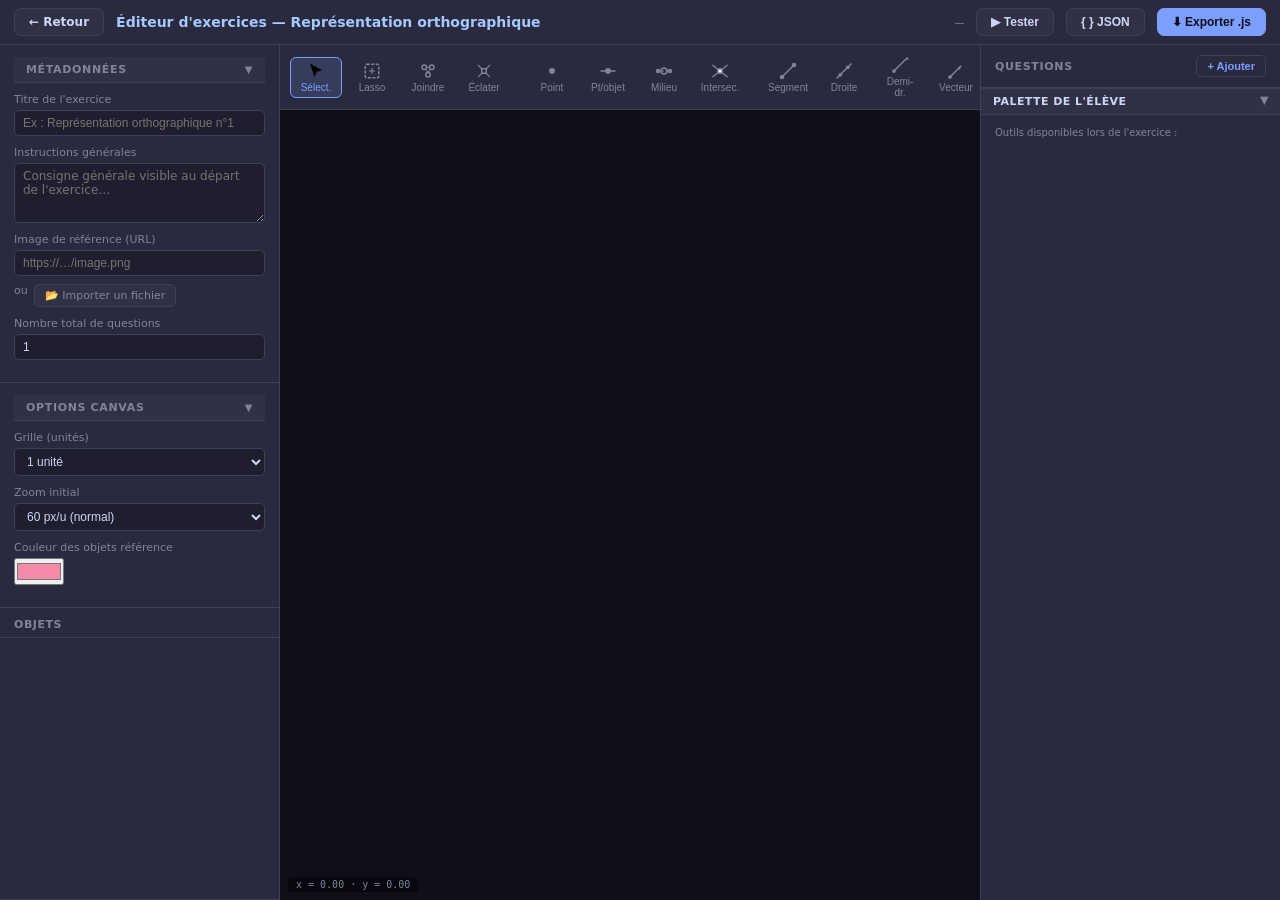
==== editeur-exercice.html @ 3e01759a "Rotation configurable par figureGroup + nettoyage code mort - Supprime les champs d'état isRotatingG" ====
<!DOCTYPE html>
<html lang="fr">
<head>
  <meta charset="UTF-8">
  <meta name="viewport" content="width=device-width, initial-scale=1.0">
  <title>Éditeur d'exercices — Géométrie</title>
  <style>
    *, *::before, *::after { box-sizing: border-box; margin: 0; padding: 0; }

    :root {
      --bg: #1e1e2e;
      --surface: #2a2a3e;
      --surface2: #313145;
      --border: #3f3f5a;
      --accent: #7c9eff;
      --accent2: #a5c8ff;
      --text: #cdd6f4;
      --text-muted: #7f849c;
      --danger: #f38ba8;
      --success: #a6e3a1;
      --warn: #f9e2af;
      --highlight: rgba(124,158,255,.15);
    }

    body {
      font-family: 'Segoe UI', system-ui, sans-serif;
      background: var(--bg);
      color: var(--text);
      height: 100vh;
      overflow: hidden;
      display: flex;
      flex-direction: column;
    }

    /* ── Top bar ── */
    #topbar {
      display: flex;
      align-items: center;
      gap: 12px;
      padding: 8px 14px;
      background: var(--surface);
      border-bottom: 1px solid var(--border);
      flex-shrink: 0;
    }

    #topbar h1 {
      font-size: 14px;
      font-weight: 700;
      color: var(--accent2);
      flex: 1;
    }

    .topbar-btn {
      display: flex;
      align-items: center;
      gap: 6px;
      padding: 6px 14px;
      border-radius: 7px;
      border: 1px solid var(--border);
      background: var(--surface2);
      color: var(--text);
      font-size: 12px;
      font-weight: 600;
      cursor: pointer;
      text-decoration: none;
      transition: all .15s;
    }
    .topbar-btn:hover { border-color: var(--accent); color: var(--accent); }
    .topbar-btn.primary { background: var(--accent); color: #0f0f1a; border-color: var(--accent); }
    .topbar-btn.primary:hover { filter: brightness(1.1); color: #0f0f1a; }

    /* ── 3-column layout ── */
    #workspace {
      display: grid;
      grid-template-columns: 280px 1fr 300px;
      flex: 1;
      overflow: hidden;
    }

    /* ── Left panel ── */
    #left-panel {
      background: var(--surface);
      border-right: 1px solid var(--border);
      display: flex;
      flex-direction: column;
      overflow-y: auto;
      scrollbar-width: thin;
    }

    .panel-section {
      padding: 12px 14px;
      border-bottom: 1px solid var(--border);
    }

    .panel-section h3 {
      font-size: 11px;
      font-weight: 700;
      text-transform: uppercase;
      letter-spacing: .06em;
      color: var(--text-muted);
      margin-bottom: 10px;
    }

    .form-row {
      display: flex;
      flex-direction: column;
      gap: 4px;
      margin-bottom: 10px;
    }

    .form-row label {
      font-size: 11px;
      color: var(--text-muted);
    }

    .form-row input[type=text],
    .form-row input[type=number],
    .form-row input[type=url],
    .form-row textarea,
    .form-row select {
      background: var(--bg);
      border: 1px solid var(--border);
      border-radius: 5px;
      color: var(--text);
      font-size: 12px;
      padding: 5px 8px;
      width: 100%;
      transition: border-color .12s;
    }
    .form-row input:focus, .form-row textarea:focus, .form-row select:focus {
      outline: none;
      border-color: var(--accent);
    }
    .form-row textarea { resize: vertical; min-height: 60px; font-family: inherit; }

    .img-preview {
      width: 100%;
      max-height: 120px;
      object-fit: contain;
      background: var(--bg);
      border: 1px solid var(--border);
      border-radius: 5px;
      margin-top: 6px;
      display: none;
    }

    .upload-row {
      display: flex;
      gap: 6px;
      margin-top: 4px;
    }

    .upload-label {
      display: inline-flex;
      align-items: center;
      gap: 4px;
      padding: 4px 10px;
      background: var(--surface2);
      border: 1px solid var(--border);
      border-radius: 5px;
      font-size: 11px;
      color: var(--text-muted);
      cursor: pointer;
      transition: all .12s;
    }
    .upload-label:hover { color: var(--text); border-color: var(--accent); }

    /* ── Canvas center ── */
    #center-panel {
      display: flex;
      flex-direction: column;
      overflow: hidden;
      background: #0f0f1a;
      position: relative;
    }

    #canvas-toolbar {
      display: flex;
      align-items: center;
      gap: 4px;
      padding: 6px 10px;
      background: var(--surface);
      border-bottom: 1px solid var(--border);
      flex-shrink: 0;
      overflow-x: auto;
      flex-wrap: nowrap;
      scrollbar-width: thin;
    }
    .ctool-btn.role-active {
      background: var(--highlight);
      border-color: var(--accent);
      color: var(--accent);
    }
    #canvas-container { flex: 1; position: relative; overflow: hidden; }

    .ctool-btn {
      display: flex;
      flex-direction: column;
      align-items: center;
      gap: 2px;
      padding: 4px 8px;
      border-radius: 6px;
      border: 1px solid transparent;
      background: transparent;
      color: var(--text-muted);
      font-size: 10px;
      cursor: pointer;
      transition: all .12s;
      min-width: 52px;
    }
    .ctool-btn svg { width: 18px; height: 18px; flex-shrink: 0; }
    .ctool-btn:hover { background: var(--highlight); border-color: var(--border); color: var(--text); }
    .ctool-btn.active { background: var(--highlight); border-color: var(--accent); color: var(--accent); }

    .ctool-sep { width: 1px; height: 32px; background: var(--border); margin: 0 4px; }

    #canvas-info {
      position: absolute;
      bottom: 8px;
      left: 8px;
      font-size: 10px;
      color: var(--text-muted);
      font-family: monospace;
      background: rgba(0,0,0,.5);
      padding: 2px 8px;
      border-radius: 4px;
      pointer-events: none;
    }

    #canvas-hint {
      position: absolute;
      bottom: 8px;
      left: 50%;
      transform: translateX(-50%);
      font-size: 11px;
      color: var(--accent);
      background: rgba(0,0,0,.6);
      padding: 4px 12px;
      border-radius: 6px;
      pointer-events: none;
      opacity: 0;
      transition: opacity .2s;
    }
    #canvas-hint.visible { opacity: 1; }

    #geo-canvas { display: block; width: 100%; height: 100%; cursor: crosshair; }

    /* ── Right panel ── */
    #right-panel {
      background: var(--surface);
      border-left: 1px solid var(--border);
      display: flex;
      flex-direction: column;
      overflow: hidden;
    }

    #right-panel-scroll {
      flex: 1;
      overflow-y: auto;
      display: flex;
      flex-direction: column;
    }

    .collapsible-header {
      display: flex;
      align-items: center;
      justify-content: space-between;
      padding: 6px 12px;
      cursor: pointer;
      user-select: none;
      border-bottom: 1px solid var(--border);
      background: var(--surface2);
      flex-shrink: 0;
    }
    .collapsible-header:hover { background: var(--highlight); }
    .collapsible-header h3 { margin: 0; font-size: 11px; font-weight: 700; text-transform: uppercase; letter-spacing: .04em; }
    .collapsible-toggle { font-size: 11px; color: var(--text-muted); transition: transform .2s; }
    .collapsible-toggle.open { transform: rotate(180deg); }
    .collapsible-body { overflow: hidden; transition: max-height .2s ease; }
    .collapsible-body.collapsed { max-height: 0 !important; }

    #right-panel > .panel-section:first-child { flex-shrink: 0; }

    #questions-header {
      display: flex;
      align-items: center;
      justify-content: space-between;
      padding: 10px 14px;
      border-bottom: 1px solid var(--border);
      flex-shrink: 0;
    }

    #questions-header h3 {
      font-size: 11px;
      font-weight: 700;
      text-transform: uppercase;
      letter-spacing: .06em;
      color: var(--text-muted);
    }

    #btn-add-question {
      display: flex;
      align-items: center;
      gap: 4px;
      padding: 4px 10px;
      border-radius: 5px;
      border: 1px solid var(--border);
      background: transparent;
      color: var(--accent);
      font-size: 11px;
      font-weight: 600;
      cursor: pointer;
      transition: all .12s;
    }
    #btn-add-question:hover { background: var(--highlight); }

    #questions-list {
      flex: 0 0 auto;
      max-height: 140px;
      overflow-y: auto;
      scrollbar-width: thin;
      border-bottom: 1px solid var(--border);
    }

    .q-item {
      display: flex;
      align-items: center;
      gap: 6px;
      padding: 7px 14px;
      cursor: pointer;
      font-size: 12px;
      transition: background .1s;
      border-left: 3px solid transparent;
    }
    .q-item:hover { background: var(--highlight); }
    .q-item.active { background: var(--highlight); border-left-color: var(--accent); }
    .q-item-num { font-weight: 700; color: var(--accent); min-width: 20px; }
    .q-item-title { flex: 1; overflow: hidden; text-overflow: ellipsis; white-space: nowrap; color: var(--text-muted); font-size: 11px; }
    .q-item-obj-count {
      font-size: 10px;
      color: var(--text-muted);
      background: var(--surface2);
      padding: 1px 5px;
      border-radius: 8px;
    }
    .q-delete {
      background: none;
      border: none;
      color: var(--text-muted);
      cursor: pointer;
      font-size: 13px;
      padding: 0 3px;
      opacity: 0;
      transition: opacity .12s;
    }
    .q-item:hover .q-delete { opacity: 1; }
    .q-delete:hover { color: var(--danger); }

    /* Question editor */
    #question-editor {
      flex: 1;
      overflow-y: auto;
      scrollbar-width: thin;
      padding: 12px 14px;
    }

    #question-editor h4 {
      font-size: 11px;
      font-weight: 700;
      text-transform: uppercase;
      letter-spacing: .06em;
      color: var(--text-muted);
      margin-bottom: 10px;
    }

    #question-editor .no-q {
      color: var(--text-muted);
      font-size: 12px;
      font-style: italic;
      text-align: center;
      margin-top: 24px;
    }

    /* Zone checkboxes */
    .zone-checks {
      display: grid;
      grid-template-columns: repeat(3, 1fr);
      gap: 4px;
      margin: 6px 0 10px;
    }

    .zone-check {
      display: flex;
      flex-direction: column;
      align-items: center;
      gap: 3px;
      padding: 5px 4px;
      border: 1px solid var(--border);
      border-radius: 5px;
      cursor: pointer;
      transition: all .12s;
      font-size: 9px;
      font-weight: 600;
      text-transform: uppercase;
      color: var(--text-muted);
    }
    .zone-check input { cursor: pointer; accent-color: var(--accent); }
    .zone-check:has(input:checked) {
      border-color: var(--accent);
      background: rgba(124,158,255,.1);
      color: var(--accent);
    }

    /* Ref objects list */
    #ref-objects-list {
      border: 1px solid var(--border);
      border-radius: 6px;
      overflow: hidden;
      margin-bottom: 8px;
    }

    .ref-obj-item {
      display: flex;
      align-items: center;
      gap: 6px;
      padding: 6px 8px;
      font-size: 11px;
      border-bottom: 1px solid var(--border);
      transition: background .1s;
      cursor: pointer;
    }
    .ref-obj-item:last-child { border-bottom: none; }
    .ref-obj-item:hover { background: var(--highlight); }
    .ref-obj-item.selected { background: rgba(137,180,250,.18); border-left: 2px solid #89b4fa; }
    .ref-obj-type-header {
      font-size: 9px;
      font-weight: 700;
      letter-spacing: .08em;
      text-transform: uppercase;
      color: var(--text-muted);
      padding: 4px 8px 2px;
      background: rgba(0,0,0,.2);
      border-bottom: 1px solid var(--border);
    }

    .ref-obj-icon { font-size: 14px; flex-shrink: 0; }
    .ref-obj-coords { flex: 1; font-family: monospace; color: var(--text-muted); font-size: 10px; }
    .ref-obj-del {
      background: none;
      border: none;
      color: var(--text-muted);
      cursor: pointer;
      font-size: 12px;
      opacity: 0;
      transition: opacity .12s;
    }
    .ref-obj-item:hover .ref-obj-del { opacity: 1; }
    .ref-obj-del:hover { color: var(--danger); }

    .empty-objects {
      padding: 10px;
      text-align: center;
      font-size: 11px;
      color: var(--text-muted);
      font-style: italic;
    }

    /* Tolerance row */
    .tolerance-row {
      display: flex;
      align-items: center;
      gap: 8px;
      font-size: 12px;
      margin-top: 6px;
    }
    .tolerance-row label { color: var(--text-muted); font-size: 11px; }
    .tolerance-row input { width: 70px; }

    /* small tag button */
    .tag-btn {
      display: inline-flex;
      align-items: center;
      gap: 3px;
      padding: 3px 8px;
      border-radius: 10px;
      border: 1px solid var(--border);
      background: var(--surface2);
      color: var(--text-muted);
      font-size: 10px;
      cursor: pointer;
      transition: all .12s;
      font-weight: 600;
    }
    .tag-btn:hover { border-color: var(--accent); color: var(--accent); }

    /* ── Panneau propriétés objet ── */
    #obj-props-panel {
      border-bottom: 1px solid var(--border);
      flex-shrink: 0;
      background: var(--surface2);
    }
    #obj-props-header {
      display: flex;
      align-items: center;
      justify-content: space-between;
      padding: 7px 12px;
      border-bottom: 1px solid var(--border);
    }
    #obj-props-title {
      font-size: 11px;
      font-weight: 700;
      color: var(--accent2);
      text-transform: uppercase;
      letter-spacing: .04em;
    }
    #obj-props-close {
      background: none;
      border: none;
      color: var(--text-muted);
      cursor: pointer;
      font-size: 13px;
    }
    #obj-props-close:hover { color: var(--danger); }
    #obj-props-body {
      padding: 8px 12px;
    }
    #obj-props-body .form-row {
      margin-bottom: 7px;
    }

    /* ── Boutons rôle / style ── */
    .role-btn, .ls-btn {
      padding: 2px 6px;
      border-radius: 4px;
      border: 1px solid var(--border);
      background: var(--surface2);
      color: var(--text-muted);
      font-size: 10px;
      font-weight: 600;
      cursor: pointer;
      transition: all .1s;
    }
    .role-btn:hover, .ls-btn:hover { border-color: var(--accent); color: var(--accent); }
    .role-active { background: var(--accent) !important; color: #0f0f1a !important; border-color: var(--accent) !important; }

    /* Scrollbars */
    ::-webkit-scrollbar { width: 5px; }
    ::-webkit-scrollbar-track { background: transparent; }
    ::-webkit-scrollbar-thumb { background: var(--border); border-radius: 3px; }

    /* Left panel collapsible sections */
    .left-panel-toggle {
      cursor: pointer;
      user-select: none;
      display: flex;
      justify-content: space-between;
      align-items: center;
      margin: 0;
    }
    .left-panel-toggle:hover { color: var(--accent); }
    .left-chevron { font-size: 10px; transition: transform .2s; }
    .left-chevron.collapsed { transform: rotate(-90deg); }
    .left-collapsible-body { overflow: hidden; transition: max-height .2s ease; }
    .left-collapsible-body.collapsed { max-height: 0 !important; }

    /* Algebra list (objects panel) */
    .algebra-item {
      display: flex; align-items: center; gap: 6px;
      padding: 4px 10px; font-size: 11px; cursor: pointer;
      border-bottom: 1px solid var(--border); transition: background .1s;
    }
    .algebra-item:hover { background: var(--highlight); }
    .algebra-item.selected { background: rgba(137,180,250,.18); border-left: 2px solid var(--accent); }
    .algebra-item.hidden-obj { opacity: 0.4; }
    .algebra-color { width: 9px; height: 9px; border-radius: 50%; flex-shrink: 0; }
    .algebra-label { font-weight: 600; min-width: 20px; }
    .algebra-def { flex: 1; color: var(--text-muted); font-size: 10px; white-space: nowrap; overflow: hidden; text-overflow: ellipsis; }
    .algebra-eye { background: none; border: none; cursor: pointer; padding: 0 2px; font-size: 12px; opacity: 0; transition: opacity .15s; }
    .algebra-item:hover .algebra-eye { opacity: 1; }
  </style>
</head>
<body>

<!-- Top bar -->
<div id="topbar">
  <a href="index.html" class="topbar-btn" title="Retour à l'application">← Retour</a>
  <h1>Éditeur d'exercices — Représentation orthographique</h1>
  <span id="autosave-status" style="font-size:10px;color:var(--text-muted)">—</span>
  <button class="topbar-btn" id="btn-test" title="Tester dans l'application (nouvel onglet)">▶ Tester</button>
  <button class="topbar-btn" id="btn-preview-json" title="Aperçu JSON">{ } JSON</button>
  <button class="topbar-btn primary" id="btn-editor-export">⬇ Exporter .js</button>
</div>

<!-- Workspace -->
<div id="workspace">

  <!-- ── LEFT: Exercise metadata ── -->
  <div id="left-panel">
    <div class="panel-section collapsible-section">
      <h3 class="collapsible-header left-panel-toggle" data-target="left-meta-body">
        Métadonnées <span class="left-chevron">▼</span>
      </h3>
      <div id="left-meta-body" class="left-collapsible-body">
        <div class="form-row">
          <label>Titre de l'exercice</label>
          <input type="text" id="ex-title" placeholder="Ex : Représentation orthographique n°1" value="">
        </div>

        <div class="form-row">
          <label>Instructions générales</label>
          <textarea id="ex-global-instructions" placeholder="Consigne générale visible au départ de l'exercice…" rows="3"></textarea>
        </div>

        <div class="form-row">
          <label>Image de référence (URL)</label>
          <input type="url" id="ex-image-url" placeholder="https://…/image.png">
          <div class="upload-row">
            <span style="font-size:11px;color:var(--text-muted)">ou</span>
            <label class="upload-label">
              📂 Importer un fichier
              <input type="file" id="ex-image-file" accept="image/*" style="display:none">
            </label>
          </div>
          <img id="ex-image-preview" class="img-preview" alt="Aperçu">
        </div>

        <div class="form-row">
          <label>Nombre total de questions</label>
          <input type="number" id="ex-total-questions" value="1" min="1" max="20">
        </div>
      </div>
    </div>

    <div class="panel-section collapsible-section">
      <h3 class="collapsible-header left-panel-toggle" data-target="left-canvas-body">
        Options canvas <span class="left-chevron">▼</span>
      </h3>
      <div id="left-canvas-body" class="left-collapsible-body">
        <div class="form-row">
          <label>Grille (unités)</label>
          <select id="opt-grid">
            <option value="1" selected>1 unité</option>
            <option value="0.5">0.5 unité</option>
            <option value="2">2 unités</option>
          </select>
        </div>
        <div class="form-row">
          <label>Zoom initial</label>
          <select id="opt-zoom">
            <option value="40">40 px/u (éloigné)</option>
            <option value="60" selected>60 px/u (normal)</option>
            <option value="80">80 px/u (proche)</option>
            <option value="100">100 px/u (très proche)</option>
          </select>
        </div>
        <div class="form-row">
          <label>Couleur des objets référence</label>
          <input type="color" id="opt-ref-color" value="#f38ba8">
        </div>
      </div>
    </div>

    <div class="panel-section" style="flex:1;overflow:hidden;display:flex;flex-direction:column;padding:0">
      <h3 style="padding:10px 14px 6px;margin:0;font-size:11px;font-weight:700;letter-spacing:.05em;text-transform:uppercase;color:var(--text-muted);border-bottom:1px solid var(--border);flex-shrink:0">Objets</h3>
      <div id="algebra-list" style="flex:1;overflow-y:auto;scrollbar-width:thin"></div>
    </div>
  </div>

  <!-- ── CENTER: Canvas ── -->
  <div id="center-panel">
    <div id="canvas-toolbar">
      <button class="tool-btn ctool-btn active" data-tool="select" title="Sélectionner / Déplacer (S)">
        <svg viewBox="0 0 24 24"><path d="M4 2l16 9-7 2-3 7z"/></svg>
        Sélect.
      </button>
      <button class="tool-btn ctool-btn" data-tool="lasso" title="Sélection par lasso">
        <svg viewBox="0 0 24 24"><rect x="3" y="3" width="18" height="18" rx="2" fill="none" stroke="currentColor" stroke-width="2" stroke-dasharray="4 2"/><path d="M8 12h8M12 8v8" stroke="currentColor" stroke-width="1.5"/></svg>
        Lasso
      </button>
      <button class="tool-btn ctool-btn" id="btn-join-group" title="Joindre la sélection en groupe (Ctrl+Shift+G)">
        <svg viewBox="0 0 24 24"><circle cx="7" cy="7" r="3" fill="none" stroke="currentColor" stroke-width="2"/><circle cx="17" cy="7" r="3" fill="none" stroke="currentColor" stroke-width="2"/><circle cx="12" cy="17" r="3" fill="none" stroke="currentColor" stroke-width="2"/><line x1="10" y1="7" x2="14" y2="7" stroke="currentColor" stroke-width="1.5"/><line x1="9" y1="10" x2="12" y2="14" stroke="currentColor" stroke-width="1.5"/><line x1="15" y1="10" x2="12" y2="14" stroke="currentColor" stroke-width="1.5"/></svg>
        Joindre
      </button>
      <button class="tool-btn ctool-btn" id="btn-explode-group" title="Éclater le groupe sélectionné">
        <svg viewBox="0 0 24 24"><rect x="9" y="9" width="6" height="6" fill="none" stroke="currentColor" stroke-width="2"/><line x1="9" y1="9" x2="4" y2="4" stroke="currentColor" stroke-width="1.5"/><line x1="15" y1="9" x2="20" y2="4" stroke="currentColor" stroke-width="1.5"/><line x1="9" y1="15" x2="4" y2="20" stroke="currentColor" stroke-width="1.5"/><line x1="15" y1="15" x2="20" y2="20" stroke="currentColor" stroke-width="1.5"/></svg>
        Éclater
      </button>
      <div class="ctool-sep"></div>
      <button class="tool-btn ctool-btn" data-tool="point" title="Point (P)">
        <svg viewBox="0 0 24 24"><circle cx="12" cy="12" r="4" fill="currentColor"/></svg>
        Point
      </button>
      <button class="tool-btn ctool-btn" data-tool="point-on-object" title="Point sur objet">
        <svg viewBox="0 0 24 24"><line x1="2" y1="12" x2="22" y2="12" stroke="currentColor" stroke-width="2"/><circle cx="12" cy="12" r="4" fill="currentColor"/></svg>
        Pt/objet
      </button>
      <button class="tool-btn ctool-btn" data-tool="midpoint" title="Milieu (M)">
        <svg viewBox="0 0 24 24"><circle cx="4" cy="12" r="3" fill="currentColor"/><circle cx="20" cy="12" r="3" fill="currentColor"/><circle cx="12" cy="12" r="4" fill="none" stroke="currentColor" stroke-width="2"/><line x1="4" y1="12" x2="20" y2="12" stroke="currentColor" stroke-width="1.5" stroke-dasharray="3,2"/></svg>
        Milieu
      </button>
      <button class="tool-btn ctool-btn" data-tool="intersect" title="Intersection">
        <svg viewBox="0 0 24 24"><line x1="2" y1="4" x2="22" y2="20" stroke="currentColor" stroke-width="2"/><line x1="2" y1="20" x2="22" y2="4" stroke="currentColor" stroke-width="2"/><circle cx="12" cy="12" r="3" fill="white" stroke="currentColor" stroke-width="2"/></svg>
        Intersec.
      </button>
      <div class="ctool-sep"></div>
      <button class="tool-btn ctool-btn" data-tool="segment" title="Segment (G)">
        <svg viewBox="0 0 24 24"><circle cx="4" cy="20" r="3" fill="currentColor"/><circle cx="20" cy="4" r="3" fill="currentColor"/><line x1="4" y1="20" x2="20" y2="4" stroke="currentColor" stroke-width="2"/></svg>
        Segment
      </button>
      <button class="tool-btn ctool-btn" data-tool="line" title="Droite (D)">
        <svg viewBox="0 0 24 24"><circle cx="7" cy="17" r="2.5" fill="currentColor"/><circle cx="17" cy="7" r="2.5" fill="currentColor"/><line x1="2" y1="22" x2="22" y2="2" stroke="currentColor" stroke-width="2"/></svg>
        Droite
      </button>
      <button class="tool-btn ctool-btn" data-tool="ray" title="Demi-droite">
        <svg viewBox="0 0 24 24"><circle cx="4" cy="20" r="2.5" fill="currentColor"/><line x1="4" y1="20" x2="22" y2="2" stroke="currentColor" stroke-width="2"/><polygon points="20,4 22,2 24,6" fill="currentColor"/></svg>
        Demi-dr.
      </button>
      <button class="tool-btn ctool-btn" data-tool="vector" title="Vecteur">
        <svg viewBox="0 0 24 24"><circle cx="4" cy="20" r="2.5" fill="currentColor"/><line x1="4" y1="20" x2="19" y2="5" stroke="currentColor" stroke-width="2"/><polygon points="19,5 15,7 17,11" fill="currentColor"/></svg>
        Vecteur
      </button>
      <div class="ctool-sep"></div>
      <button class="tool-btn ctool-btn" data-tool="parallel" title="Droite parallèle">
        <svg viewBox="0 0 24 24"><line x1="2" y1="8" x2="22" y2="8" stroke="currentColor" stroke-width="2"/><line x1="2" y1="16" x2="22" y2="16" stroke="currentColor" stroke-width="2"/><circle cx="8" cy="16" r="2.5" fill="currentColor"/></svg>
        Parallèle
      </button>
      <button class="tool-btn ctool-btn" data-tool="perpendicular" title="Droite perpendiculaire">
        <svg viewBox="0 0 24 24"><line x1="2" y1="12" x2="22" y2="12" stroke="currentColor" stroke-width="2"/><line x1="12" y1="2" x2="12" y2="22" stroke="currentColor" stroke-width="2"/><circle cx="16" cy="12" r="2.5" fill="currentColor"/><rect x="9" y="9" width="6" height="6" fill="none" stroke="currentColor" stroke-width="1.5"/></svg>
        Perp.
      </button>
      <button class="tool-btn ctool-btn" data-tool="perp-bisector" title="Médiatrice">
        <svg viewBox="0 0 24 24"><circle cx="4" cy="20" r="2.5" fill="currentColor"/><circle cx="20" cy="20" r="2.5" fill="currentColor"/><line x1="4" y1="20" x2="20" y2="20" stroke="currentColor" stroke-width="2"/><line x1="12" y1="2" x2="12" y2="22" stroke="currentColor" stroke-width="2" stroke-dasharray="4,2"/><circle cx="12" cy="20" r="2" fill="white" stroke="currentColor" stroke-width="1.5"/></svg>
        Médiatr.
      </button>
      <button class="tool-btn ctool-btn" data-tool="angle-bisector" title="Bissectrice">
        <svg viewBox="0 0 24 24"><line x1="12" y1="20" x2="2" y2="4" stroke="currentColor" stroke-width="2"/><line x1="12" y1="20" x2="22" y2="4" stroke="currentColor" stroke-width="2"/><line x1="12" y1="20" x2="12" y2="4" stroke="currentColor" stroke-width="2" stroke-dasharray="3,2"/></svg>
        Bissectr.
      </button>
      <div class="ctool-sep"></div>
      <button class="tool-btn ctool-btn" data-tool="polygon" title="Polygone">
        <svg viewBox="0 0 24 24"><polygon points="12,3 21,9 18,20 6,20 3,9" fill="none" stroke="currentColor" stroke-width="2"/></svg>
        Polygone
      </button>
      <button class="tool-btn ctool-btn" data-tool="triangle" title="Triangle">
        <svg viewBox="0 0 24 24"><polygon points="12,3 22,21 2,21" fill="none" stroke="currentColor" stroke-width="2"/></svg>
        Triangle
      </button>
      <button class="tool-btn ctool-btn" data-tool="rectangle" title="Rectangle">
        <svg viewBox="0 0 24 24"><rect x="3" y="6" width="18" height="12" fill="none" stroke="currentColor" stroke-width="2"/></svg>
        Rectangle
      </button>
      <div class="ctool-sep"></div>
      <button class="tool-btn ctool-btn" data-tool="circle-center-point" title="Cercle (centre + point) (C)">
        <svg viewBox="0 0 24 24"><circle cx="12" cy="12" r="9" fill="none" stroke="currentColor" stroke-width="2"/><circle cx="12" cy="12" r="2.5" fill="currentColor"/><circle cx="21" cy="12" r="2.5" fill="currentColor"/></svg>
        Cercle
      </button>
      <button class="tool-btn ctool-btn" data-tool="circle-3points" title="Cercle par 3 points">
        <svg viewBox="0 0 24 24"><circle cx="12" cy="12" r="9" fill="none" stroke="currentColor" stroke-width="2"/><circle cx="12" cy="3" r="2" fill="currentColor"/><circle cx="20" cy="16" r="2" fill="currentColor"/><circle cx="4" cy="16" r="2" fill="currentColor"/></svg>
        Cercle 3pt
      </button>
      <button class="tool-btn ctool-btn" data-tool="semicircle" title="Demi-cercle">
        <svg viewBox="0 0 24 24"><path d="M4,16 A10,10 0 0,1 20,16" fill="none" stroke="currentColor" stroke-width="2"/><line x1="4" y1="16" x2="20" y2="16" stroke="currentColor" stroke-width="2"/><circle cx="4" cy="16" r="2.5" fill="currentColor"/><circle cx="20" cy="16" r="2.5" fill="currentColor"/></svg>
        Demi-cer.
      </button>
      <button class="tool-btn ctool-btn" data-tool="arc" title="Arc de cercle">
        <svg viewBox="0 0 24 24"><path d="M4,20 A12,12 0 0,1 20,4" fill="none" stroke="currentColor" stroke-width="2.5"/><circle cx="4" cy="20" r="2.5" fill="currentColor"/><circle cx="20" cy="4" r="2.5" fill="currentColor"/><circle cx="4" cy="4" r="2.5" fill="currentColor"/></svg>
        Arc
      </button>
      <div class="ctool-sep"></div>
      <button class="tool-btn ctool-btn" data-tool="angle" title="Angle">
        <svg viewBox="0 0 24 24"><line x1="4" y1="20" x2="20" y2="20" stroke="currentColor" stroke-width="2"/><line x1="4" y1="20" x2="16" y2="6" stroke="currentColor" stroke-width="2"/><path d="M8,20 A8,8 0 0,0 10,14" fill="none" stroke="currentColor" stroke-width="1.5"/></svg>
        Angle
      </button>
      <button class="tool-btn ctool-btn" data-tool="distance" title="Distance / Longueur">
        <svg viewBox="0 0 24 24"><circle cx="4" cy="12" r="2.5" fill="currentColor"/><circle cx="20" cy="12" r="2.5" fill="currentColor"/><line x1="4" y1="12" x2="20" y2="12" stroke="currentColor" stroke-width="2"/><line x1="4" y1="8" x2="4" y2="16" stroke="currentColor" stroke-width="1.5"/><line x1="20" y1="8" x2="20" y2="16" stroke="currentColor" stroke-width="1.5"/></svg>
        Distance
      </button>
      <div class="ctool-sep"></div>
      <button class="tool-btn ctool-btn" data-tool="reflect-line" title="Symétrie axiale">
        <svg viewBox="0 0 24 24"><line x1="12" y1="2" x2="12" y2="22" stroke="currentColor" stroke-width="2" stroke-dasharray="4,2"/><polygon points="3,5 9,8 6,12 3,5" fill="none" stroke="currentColor" stroke-width="1.5"/><polygon points="21,5 15,8 18,12 21,5" fill="currentColor" opacity="0.5"/></svg>
        Sym.axe
      </button>
      <button class="tool-btn ctool-btn" data-tool="reflect-point" title="Symétrie centrale">
        <svg viewBox="0 0 24 24"><circle cx="12" cy="12" r="2.5" fill="currentColor"/><polygon points="4,4 8,4 8,8 4,4" fill="none" stroke="currentColor" stroke-width="1.5"/><polygon points="16,16 20,20 16,20 16,16" fill="currentColor" opacity="0.5"/></svg>
        Sym.pt
      </button>
      <button class="tool-btn ctool-btn" data-tool="rotate" title="Rotation">
        <svg viewBox="0 0 24 24"><path d="M12,4 A8,8 0 0,1 20,12" fill="none" stroke="currentColor" stroke-width="2"/><polygon points="20,8 20,14 16,11" fill="currentColor"/><polygon points="4,4 8,4 8,8 4,4" fill="none" stroke="currentColor" stroke-width="1.5"/><polygon points="10,16 14,14 15,18 10,16" fill="currentColor" opacity="0.5"/></svg>
        Rotation
      </button>
      <button class="tool-btn ctool-btn" data-tool="translate" title="Translation">
        <svg viewBox="0 0 24 24"><polygon points="3,8 9,8 9,14 3,8" fill="none" stroke="currentColor" stroke-width="1.5"/><polygon points="13,10 19,10 19,16 13,10" fill="currentColor" opacity="0.5"/><line x1="6" y1="8" x2="13" y2="10" stroke="currentColor" stroke-width="1.5" stroke-dasharray="3,2"/></svg>
        Transl.
      </button>
      <div class="ctool-sep"></div>
      <button class="tool-btn ctool-btn" data-tool="text" title="Texte">
        <svg viewBox="0 0 24 24"><text x="4" y="19" font-size="18" font-weight="bold" fill="currentColor">T</text></svg>
        Texte
      </button>
      <button class="tool-btn ctool-btn" data-tool="delete" title="Supprimer (Del)">
        <svg viewBox="0 0 24 24"><polyline points="3,6 5,6 21,6" stroke="currentColor" stroke-width="2" fill="none"/><path d="M19,6l-1,14H6L5,6" fill="none" stroke="currentColor" stroke-width="2"/><line x1="9" y1="11" x2="9" y2="17" stroke="currentColor" stroke-width="2"/><line x1="15" y1="11" x2="15" y2="17" stroke="currentColor" stroke-width="2"/></svg>
        Suppr.
      </button>

      <div class="ctool-sep"></div>

      <!-- Role toggle (editor only) -->
      <button class="ctool-btn" id="ed-role-given" title="Nouveaux objets = Donnés">
        <span style="display:inline-block;width:10px;height:10px;background:#f9e2af;border-radius:2px"></span>
        Donné
      </button>
      <button class="ctool-btn role-active" id="ed-role-expected" title="Nouveaux objets = À tracer">
        <span style="display:inline-block;width:10px;height:10px;background:#f38ba8;border-radius:2px"></span>
        À tracer
      </button>

      <div class="ctool-sep"></div>

      <!-- Grid / axes / snap / zoom (wired to geometry.js) -->
      <button class="ctool-btn active" id="ed-btn-grid" title="Grille">
        <svg viewBox="0 0 24 24" fill="none" stroke="currentColor" stroke-width="1.5"><rect x="3" y="3" width="7" height="7"/><rect x="14" y="3" width="7" height="7"/><rect x="3" y="14" width="7" height="7"/><rect x="14" y="14" width="7" height="7"/></svg>
        Grille
      </button>
      <button class="ctool-btn active" id="ed-btn-axes" title="Axes">
        <svg viewBox="0 0 24 24" fill="none" stroke="currentColor" stroke-width="2"><line x1="12" y1="2" x2="12" y2="22"/><line x1="2" y1="12" x2="22" y2="12"/></svg>
        Axes
      </button>
      <button class="ctool-btn active" id="ed-btn-snap" title="Aimantation grille (Snap)">
        <svg viewBox="0 0 24 24" fill="none" stroke="currentColor" stroke-width="2"><path d="M12 2v6M12 16v6M2 12h6M16 12h6"/><circle cx="12" cy="12" r="3" fill="currentColor" stroke="none"/></svg>
        Aimant
      </button>
      <select id="ed-snap-unit" title="Unité d'aimantation" style="font-size:11px;background:var(--surface2);color:var(--text);border:1px solid var(--border);border-radius:5px;padding:2px 4px;cursor:pointer;height:28px">
        <option value="0.25">¼ u.</option>
        <option value="0.5">½ u.</option>
        <option value="1" selected>1 u.</option>
        <option value="2">2 u.</option>
        <option value="5">5 u.</option>
      </select>
      <button class="ctool-btn" id="ed-btn-zoom-in" title="Zoom avant">
        <svg viewBox="0 0 24 24" fill="none" stroke="currentColor" stroke-width="2"><circle cx="11" cy="11" r="7"/><line x1="21" y1="21" x2="16" y2="16"/><line x1="11" y1="8" x2="11" y2="14"/><line x1="8" y1="11" x2="14" y2="11"/></svg>
        +
      </button>
      <button class="ctool-btn" id="ed-btn-zoom-out" title="Zoom arrière">
        <svg viewBox="0 0 24 24" fill="none" stroke="currentColor" stroke-width="2"><circle cx="11" cy="11" r="7"/><line x1="21" y1="21" x2="16" y2="16"/><line x1="8" y1="11" x2="14" y2="11"/></svg>
        −
      </button>
      <button class="ctool-btn" id="ed-btn-zoom-fit" title="Ajuster la vue">
        <svg viewBox="0 0 24 24" fill="none" stroke="currentColor" stroke-width="2"><rect x="3" y="3" width="18" height="18" rx="2"/><path d="M9 3v4H3M15 3v4h6M9 21v-4H3M15 21v-4h6"/></svg>
        Ajuster
      </button>

      <div style="flex:1"></div>

      <span id="canvas-q-label" style="font-size:11px;color:var(--accent);font-weight:700;padding:0 8px">
        Q1
      </span>
    </div>

    <div id="canvas-container">
      <canvas id="geo-canvas"></canvas>
      <div id="canvas-info">x = 0.00 · y = 0.00</div>
      <div id="canvas-hint"></div>
    </div>
    <!-- Helper elements required by geometry.js (hidden) -->
    <span id="coords-display" style="display:none"></span>
    <span id="zoom-level" style="display:none"></span>
    <span id="status-message" style="display:none"></span>
    <button id="btn-undo" style="display:none"></button>
    <button id="btn-redo" style="display:none"></button>
    <button id="btn-grid" style="display:none"></button>
    <button id="btn-axes" style="display:none"></button>
    <button id="btn-zoom-in" style="display:none"></button>
    <button id="btn-zoom-out" style="display:none"></button>
    <button id="btn-zoom-fit" style="display:none"></button>
    <button id="btn-clear" style="display:none"></button>
    <button id="btn-export" style="display:none"></button>
    <button id="toggle-algebra" style="display:none"></button>
    <button id="prop-close" style="display:none"></button>
    <div id="algebra-panel" style="display:none"></div>
    <div id="properties-panel" class="hidden" style="display:none">
      <button id="pname-ok" style="display:none"></button>
      <input id="pcolor" style="display:none">
      <input id="plw" style="display:none">
      <input id="popacity" style="display:none">
      <input id="psize" style="display:none">
    </div>
    <div id="input-dialog" class="hidden" style="display:none">
      <span id="input-dialog-title"></span>
      <input id="input-dialog-field">
      <button id="input-dialog-ok"></button>
      <button id="input-dialog-cancel"></button>
    </div>
  </div>

  <!-- ── RIGHT: Questions ── -->
  <div id="right-panel">
    <div id="questions-header">
      <h3>Questions</h3>
      <button id="btn-add-question">+ Ajouter</button>
    </div>

    <div id="right-panel-scroll">

    <div id="questions-list"></div>

    <!-- Palette de l'élève -->
    <div id="student-tools-section">
      <div class="collapsible-header" id="toggle-palette">
        <h3>Palette de l'élève</h3>
        <span class="collapsible-toggle open">▲</span>
      </div>
      <div class="collapsible-body" id="palette-body" style="max-height:400px">
        <div class="panel-section" style="border:none">
          <div style="font-size:10px;color:var(--text-muted);margin-bottom:8px">Outils disponibles lors de l'exercice :</div>
          <div id="student-tools-grid" style="display:flex;flex-wrap:wrap;gap:4px"></div>
        </div>
      </div>
    </div>

    <!-- Panneau propriétés objet sélectionné -->
    <div id="obj-props-panel" style="display:none">
      <div class="collapsible-header" id="toggle-props" style="background:var(--surface)">
        <span id="obj-props-title" style="font-size:11px;font-weight:700;text-transform:uppercase;letter-spacing:.04em;color:var(--accent2)">Propriétés</span>
        <div style="display:flex;gap:6px;align-items:center">
          <span class="collapsible-toggle open" id="props-chevron">▲</span>
          <button id="obj-props-close" title="Fermer" style="background:none;border:none;color:var(--text-muted);cursor:pointer;font-size:13px">✕</button>
        </div>
      </div>
      <div class="collapsible-body" id="props-body" style="max-height:400px">
      <div id="obj-props-body-wrap">
      <div id="obj-props-body">
        <div class="form-row">
          <label>Nom</label>
          <input type="text" id="op-label" style="width:90px">
        </div>
        <div class="form-row" style="flex-direction:row;align-items:center;justify-content:space-between">
          <label>Rôle</label>
          <div style="display:flex;gap:4px">
            <button class="role-btn" id="op-role-given">Donné</button>
            <button class="role-btn" id="op-role-expected">À tracer</button>
          </div>
        </div>
        <div class="form-row" style="flex-direction:row;align-items:center;gap:8px">
          <input type="checkbox" id="op-visible" style="width:14px;height:14px;cursor:pointer">
          <label for="op-visible" style="cursor:pointer;margin:0">Afficher l'objet</label>
        </div>
        <div class="form-row" style="flex-direction:row;align-items:center;gap:8px">
          <input type="checkbox" id="op-show-label" style="width:14px;height:14px;cursor:pointer">
          <label for="op-show-label" style="cursor:pointer;margin:0">Afficher le label</label>
        </div>
        <div class="form-row" style="flex-direction:row;align-items:center;justify-content:space-between" id="op-label-mode-row">
          <label>Mode label</label>
          <select id="op-label-mode" style="width:100px;font-size:11px">
            <option value="name">Nom</option>
            <option value="value">Valeur</option>
            <option value="name+value">Nom + Valeur</option>
          </select>
        </div>
        <div class="form-row" style="flex-direction:row;align-items:center;gap:8px">
          <input type="checkbox" id="op-fixed" style="width:14px;height:14px;cursor:pointer">
          <label for="op-fixed" style="cursor:pointer;margin:0">Objet fixe (non déplaçable)</label>
        </div>
        <div class="form-row" style="flex-direction:row;align-items:center;justify-content:space-between">
          <label>Couleur</label>
          <input type="color" id="op-color" style="width:44px;height:26px;padding:1px;border:1px solid var(--border);border-radius:4px;background:transparent;cursor:pointer">
        </div>
        <div class="form-row">
          <label>Épaisseur</label>
          <div style="display:flex;align-items:center;gap:6px">
            <input type="range" id="op-lw" min="1" max="8" step="1" style="width:80px">
            <span id="op-lw-val" style="font-size:10px;color:var(--text-muted);min-width:12px">2</span>
          </div>
        </div>
        <div class="form-row">
          <label>Opacité</label>
          <div style="display:flex;align-items:center;gap:6px">
            <input type="range" id="op-opacity" min="10" max="100" step="5" style="width:80px">
            <span id="op-opacity-val" style="font-size:10px;color:var(--text-muted);min-width:24px">100%</span>
          </div>
        </div>
        <div class="form-row" style="flex-direction:row;align-items:center;justify-content:space-between">
          <label>Style</label>
          <div style="display:flex;gap:4px">
            <button class="ls-btn" id="op-ls-solid">— Plein</button>
            <button class="ls-btn" id="op-ls-dashed">- - Tirets</button>
          </div>
        </div>
        <div id="op-dash-config" style="display:none">
          <div class="form-row" style="flex-direction:row;align-items:center;justify-content:space-between">
            <label>Tiret (px)</label>
            <input type="number" id="op-dash-len" min="2" max="40" step="1" style="width:60px">
          </div>
          <div class="form-row" style="flex-direction:row;align-items:center;justify-content:space-between">
            <label>Espace (px)</label>
            <input type="number" id="op-gap-len" min="2" max="40" step="1" style="width:60px">
          </div>
        </div>
      </div><!-- end obj-props-body-wrap -->
      </div><!-- end props-body (collapsible) -->
    </div><!-- end obj-props-panel -->

    <div id="question-editor">
      <div class="no-q">Sélectionnez ou créez une question.</div>
    </div>

    </div><!-- end #right-panel-scroll -->
  </div><!-- end #right-panel -->

</div>

<!-- JSON preview modal -->
<div id="json-modal" style="display:none;position:fixed;inset:0;background:rgba(0,0,0,.7);z-index:500;align-items:center;justify-content:center">
  <div style="background:var(--surface2);border:1px solid var(--border);border-radius:10px;width:600px;max-height:80vh;display:flex;flex-direction:column;padding:20px;gap:12px">
    <div style="display:flex;justify-content:space-between;align-items:center">
      <h3 style="font-size:14px">Aperçu JSON</h3>
      <button id="json-modal-close" style="background:none;border:none;color:var(--text-muted);font-size:18px;cursor:pointer">✕</button>
    </div>
    <pre id="json-preview" style="background:var(--bg);border:1px solid var(--border);border-radius:6px;padding:12px;overflow:auto;font-size:11px;flex:1;color:var(--success)"></pre>
  </div>
</div>

<script src="geometry.js"></script>
<script>
'use strict';

// ══════════════════════════════════════════════════════
// EXERCISE DATA MODEL
// ══════════════════════════════════════════════════════

const exerciseData = {
  title: '',
  globalInstructions: '',
  imageUrl: '',
  totalQuestions: 1,
  refColor: '#f38ba8',
  gridUnit: 1,
  initialZoom: 60,
  allowedTools: [],
  questions: []  // array of Question objects
};

// Question shape:
// { id, num, instructions, activeZones: Set, tolerance, pointsPerCorrect,
//   geoState: [], roleMap: { objId -> 'given'|'expected' } }
// geoState = serialized geometry.js state.objects for this question.

let nextObjId = 1;
let currentQuestionId = null;

// ── Zone definitions ──────────────────────────────
const ZONE_IDS = ['zone-top', 'zone-center', 'zone-left', 'zone-bottom', 'zone-right'];
const ZONE_LABELS = {
  'zone-top': 'Dessus', 'zone-center': 'Face',
  'zone-left': 'Gauche', 'zone-bottom': 'Dessous', 'zone-right': 'Droite'
};
// Zone position in the 3x3 grid (row, col) 0-indexed
const ZONE_GRID = {
  'zone-top':    { row: 0, col: 1 },
  'zone-left':   { row: 1, col: 0 },
  'zone-center': { row: 1, col: 1 },
  'zone-right':  { row: 1, col: 2 },
  'zone-bottom': { row: 2, col: 1 }
};

// ── Helpers ───────────────────────────────────────
function genId() { return ++nextObjId; }
function currentQuestion() { return exerciseData.questions.find(q => q.id === currentQuestionId) || null; }

// ══════════════════════════════════════════════════════
// GEOMETRY.JS INTEGRATION  (canvas powered by geometry.js)
// ══════════════════════════════════════════════════════
// state, render, deleteObject, geoApp are globals from geometry.js.

const COLOR_GIVEN = '#f9e2af';
function refColor() {
  return document.getElementById('opt-ref-color').value || '#f38ba8';
}

// Rôle courant pour les nouveaux objets
let _currentRole = 'expected';

// All objects of the current geometry scene (excluding internal __ objects)
function getRefObjects() {
  return state.objects.filter(o => !o.label.startsWith('__'));
}

function getRole(objId) {
  const q = currentQuestion();
  return q && q.roleMap && q.roleMap[objId] ? q.roleMap[objId] : 'expected';
}

function applyRoleColor(obj, role) {
  obj.color = role === 'given' ? COLOR_GIVEN : refColor();
}

function setRole(objId, role) {
  const q = currentQuestion();
  if (!q) return;
  if (!q.roleMap) q.roleMap = {};
  q.roleMap[objId] = role;
  const obj = state.objects.find(o => o.id === objId);
  if (obj) applyRoleColor(obj, role);
  render();
  syncRefObjPanel();
  scheduleSave();
}

// ── Per-question geometry state ───────────────────
function saveCurrentGeoState() {
  const q = currentQuestion();
  if (!q) return;
  q.geoState = JSON.parse(JSON.stringify(state.objects));
}

function loadGeoState(q) {
  state.objects = q && q.geoState ? JSON.parse(JSON.stringify(q.geoState)) : [];
  state.selected = [];
  state.tempPoints = [];
  _selectedObjId = null;
  hideObjProps();
  if (typeof evalAll === 'function') evalAll();
  render();
  if (typeof updateAlgebra === 'function') updateAlgebra();
}

// ── Add listener: tag new objects with current role ──
geoApp.registerAddListener(function(name) {
  if (name.startsWith('__')) return;
  const q = currentQuestion();
  if (!q) return;
  const obj = state.objects.find(o => o.label === name);
  if (!obj) return;
  if (!q.roleMap) q.roleMap = {};
  q.roleMap[obj.id] = _currentRole;
  applyRoleColor(obj, _currentRole);
  render();
  syncRefObjPanel();
  syncQuestionList();
  scheduleSave();
});

// ── Coordinate readout under the cursor ───────────
(function() {
  const cv = document.getElementById('geo-canvas');
  cv.addEventListener('mousemove', function(e) {
    const rect = cv.getBoundingClientRect();
    const wx = state.ox + (e.clientX - rect.left - cv.width / 2) / state.scale;
    const wy = state.oy - (e.clientY - rect.top - cv.height / 2) / state.scale;
    const info = document.getElementById('canvas-info');
    if (info) info.textContent = 'x = ' + wx.toFixed(2) + ' · y = ' + wy.toFixed(2);
  });
})();

// ── Role toggle in the canvas toolbar ─────────────
document.getElementById('ed-role-given').addEventListener('click', () => {
  _currentRole = 'given';
  document.getElementById('ed-role-given').classList.add('role-active');
  document.getElementById('ed-role-expected').classList.remove('role-active');
});
document.getElementById('ed-role-expected').addEventListener('click', () => {
  _currentRole = 'expected';
  document.getElementById('ed-role-expected').classList.add('role-active');
  document.getElementById('ed-role-given').classList.remove('role-active');
});

// ── Grid / axes / zoom buttons → geometry.js ──────
document.getElementById('ed-btn-grid').addEventListener('click', function() {
  toggleGrid();
  this.classList.toggle('active', state.showGrid);
});
document.getElementById('ed-btn-axes').addEventListener('click', function() {
  state.showAxes = !state.showAxes;
  this.classList.toggle('active', state.showAxes);
  render();
});
document.getElementById('ed-btn-zoom-in').addEventListener('click', () => zoom(1.2));
document.getElementById('ed-btn-zoom-out').addEventListener('click', () => zoom(1 / 1.2));
document.getElementById('ed-btn-zoom-fit').addEventListener('click', () => fitView());

// ── Snap controls ─────────────────────────────────
state.snapUnit = 1; // default snap unit
document.getElementById('ed-btn-snap').addEventListener('click', function() {
  // Toggle snap: set snapUnit to null (off) or restore from selector
  const isOn = this.classList.toggle('active');
  if (isOn) {
    state.snapUnit = parseFloat(document.getElementById('ed-snap-unit').value) || 1;
  } else {
    state.snapUnit = 0; // 0 = no snap
  }
});
document.getElementById('ed-snap-unit').addEventListener('change', function() {
  state.snapUnit = parseFloat(this.value) || 1;
  // Ensure snap is active when unit changes
  document.getElementById('ed-btn-snap').classList.add('active');
});

document.getElementById('opt-ref-color').addEventListener('input', () => {
  // Re-apply colours to "expected" objects of the current scene
  const q = currentQuestion();
  if (q) {
    getRefObjects().forEach(o => { if (getRole(o.id) === 'expected') applyRoleColor(o, 'expected'); });
  }
  render();
});
document.getElementById('opt-grid').addEventListener('change', () => render());
document.getElementById('opt-zoom').addEventListener('change', function() {
  state.scale = parseInt(this.value) || 60;
  render();
});

// ── Object properties panel ───────────────────────
let _selectedObjId = null;

function showObjProps(obj) {
  const panel = document.getElementById('obj-props-panel');
  panel.style.display = 'block';
  const role = getRole(obj.id);
  document.getElementById('op-label').value = obj.label || '';
  document.getElementById('op-color').value = (obj.color && obj.color[0] === '#') ? obj.color : '#f38ba8';
  document.getElementById('op-lw').value = obj.lineWidth ?? 2;
  document.getElementById('op-lw-val').textContent = obj.lineWidth ?? 2;
  document.getElementById('op-opacity').value = Math.round((obj.opacity ?? 1) * 100);
  document.getElementById('op-opacity-val').textContent = Math.round((obj.opacity ?? 1) * 100) + '%';
  document.getElementById('op-role-given').classList.toggle('role-active', role === 'given');
  document.getElementById('op-role-expected').classList.toggle('role-active', role !== 'given');
  const dashed = obj.lineStyle === 3 || obj.lineStyle === 'dashed';
  document.getElementById('op-ls-solid').classList.toggle('role-active', !dashed);
  document.getElementById('op-ls-dashed').classList.toggle('role-active', dashed);
  document.getElementById('op-dash-config').style.display = 'none';
  // Visibility / label / fixed
  document.getElementById('op-visible').checked = obj.visible !== false;
  document.getElementById('op-show-label').checked = obj.showLabel !== false;
  const labelMode = obj.labelMode || 'name';
  document.getElementById('op-label-mode').value = labelMode;
  document.getElementById('op-label-mode-row').style.display = obj.showLabel === false ? 'none' : '';
  document.getElementById('op-fixed').checked = !!obj.fixed;
}

function hideObjProps() {
  document.getElementById('obj-props-panel').style.display = 'none';
}

function getSelectedObj() {
  if (state.selected && state.selected.length) {
    const o = state.objects.find(o => o.id === state.selected[0]);
    if (o) return o;
  }
  if (_selectedObjId) {
    const o = state.objects.find(o => o.id === _selectedObjId);
    if (o) return o;
  }
  return null;
}

// Poll selection so the properties panel follows geometry.js selection
setInterval(() => {
  const obj = getSelectedObj();
  if (obj) {
    if (_selectedObjId !== obj.id) {
      _selectedObjId = obj.id;
      showObjProps(obj);
      syncRefObjPanel(); // highlight in list
    }
  } else if (_selectedObjId !== null) {
    _selectedObjId = null; hideObjProps();
    syncRefObjPanel();
  }
}, 200);

// ══════════════════════════════════════════════════════
// REF OBJECT MANAGEMENT
// ══════════════════════════════════════════════════════

// Thin wrapper for the "remove from list" button in the right panel
function removeRefObject(objId) {
  const q = currentQuestion();
  if (!q) return;
  const obj = state.objects.find(o => o.id === objId);
  if (obj) geoApp.deleteObject(obj.label);
  if (q.roleMap) delete q.roleMap[objId];
  if (_selectedObjId === objId) { _selectedObjId = null; hideObjProps(); }
  syncRefObjPanel();
  syncQuestionList();
  render();
}

// ══════════════════════════════════════════════════════
// QUESTION MANAGEMENT
// ══════════════════════════════════════════════════════

let questionCounter = 0;

function addQuestion() {
  questionCounter++;
  const q = {
    id: genId(),
    num: questionCounter,
    instructions: '',
    activeZones: new Set(['zone-center']),
    tolerance: 3,
    pointsPerCorrect: 1,
    geoState: [],
    roleMap: {},
    figureGroups: []
  };
  exerciseData.questions.push(q);
  selectQuestion(q.id);
  syncQuestionList();
  syncTotalQuestions();
}

function deleteQuestion(id) {
  const idx = exerciseData.questions.findIndex(q => q.id === id);
  if (idx < 0) return;
  exerciseData.questions.splice(idx, 1);
  // Re-number
  exerciseData.questions.forEach((q, i) => q.num = i + 1);
  if (currentQuestionId === id) {
    const next = exerciseData.questions[Math.min(idx, exerciseData.questions.length - 1)];
    currentQuestionId = next ? next.id : null;
  }
  syncQuestionList();
  renderQuestionEditor();
  syncTotalQuestions();
}

function selectQuestion(id) {
  saveCurrentGeoState(); // save before switching
  currentQuestionId = id;
  syncQuestionList();
  renderQuestionEditor();
  // Update canvas label
  const q = currentQuestion();
  document.getElementById('canvas-q-label').textContent = q ? 'Q' + q.num : '';
  if (q) {
    loadGeoState(q);
    // Show zones on canvas if active
    if (q.activeZones && q.activeZones.size > 0) {
      geoApp.defineZones([...q.activeZones], 8, 6, 0.5);
    } else {
      geoApp.hideZones();
    }
    // Afficher les pivots ⊕ des figureGroups dans l'éditeur
    syncFigureGroupsToCanvas(q);
  }
}

function syncTotalQuestions() {
  exerciseData.totalQuestions = exerciseData.questions.length;
  document.getElementById('ex-total-questions').value = exerciseData.questions.length;
}

// ── Question list UI ──────────────────────────────
function syncQuestionList() {
  const list = document.getElementById('questions-list');
  list.innerHTML = '';
  exerciseData.questions.forEach(q => {
    const div = document.createElement('div');
    div.className = 'q-item' + (q.id === currentQuestionId ? ' active' : '');
    div.innerHTML = `
      <span class="q-item-num">Q${q.num}</span>
      <span class="q-item-title">${q.instructions || '(sans consigne)'}</span>
      <span class="q-item-obj-count">${(q.id === currentQuestionId ? getRefObjects().length : (q.geoState ? q.geoState.filter(o => !o.label.startsWith('__')).length : 0))} obj.</span>
      <button class="q-delete" title="Supprimer">✕</button>
    `;
    div.addEventListener('click', e => {
      if (e.target.classList.contains('q-delete')) { deleteQuestion(q.id); return; }
      selectQuestion(q.id);
    });
    list.appendChild(div);
  });
}

// ── Question editor UI ────────────────────────────
function renderQuestionEditor() {
  const editor = document.getElementById('question-editor');
  const q = currentQuestion();

  if (!q) {
    editor.innerHTML = '<div class="no-q">Sélectionnez ou créez une question.</div>';
    return;
  }

  editor.innerHTML = `
    <h4>Question ${q.num}</h4>

    <div class="form-row">
      <label>Consigne de la question</label>
      <textarea id="q-instructions" rows="3" placeholder="Ex : Tracez la vue de face du solide.">${q.instructions}</textarea>
    </div>

    <div class="form-row">
      <label>Tolérance de distance (unités)</label>
      <div class="tolerance-row">
        <input type="number" id="q-tolerance" value="${q.tolerance}" min="0.05" max="20" step="0.5" style="width:80px">
        <span style="font-size:11px;color:var(--text-muted)">unités monde</span>
      </div>
    </div>

    <label style="font-size:11px;color:var(--text-muted);display:block;margin-bottom:4px">Zones orthographiques actives</label>
    <div class="zone-checks" id="zone-checks-grid">
      ${buildZoneChecks(q)}
    </div>

    <div class="form-row">
      <label>Points par tracé correct</label>
      <div style="display:flex;align-items:center;gap:6px">
        <input type="number" id="q-pts" value="${q.pointsPerCorrect ?? 1}" min="0" max="10" step="0.5" style="width:60px">
        <span style="font-size:10px;color:var(--text-muted)">pt/objet</span>
      </div>
    </div>

    <h4 style="margin-top:4px">Objets de référence</h4>
    <div style="display:flex;gap:4px;margin-bottom:6px;align-items:center;flex-wrap:wrap">
      <span style="font-size:10px;color:var(--text-muted)">Prochain objet :</span>
      <button class="role-btn ${_currentRole==='given'?'role-active':''}"    id="toggle-role-given">Donné</button>
      <button class="role-btn ${_currentRole==='expected'?'role-active':''}" id="toggle-role-expected">À tracer</button>
    </div>
    <div id="ref-objects-list"></div>
    <div style="display:flex;gap:6px;flex-wrap:wrap;margin-top:4px">
      <button class="tag-btn" id="q-add-point">+ Point</button>
      <button class="tag-btn" id="q-add-segment">+ Segment</button>
      <button class="tag-btn" id="q-clear-objs" style="color:var(--danger)">✕ Tout effacer</button>
    </div>

    <h4 style="margin-top:10px">Figures déplaçables (Drag &amp; Drop)</h4>
    <div id="figure-groups-list" style="font-size:11px;margin-bottom:6px">
      ${buildFigureGroupsList(q)}
    </div>
    <button class="tag-btn" id="btn-create-group" title="Sélectionner des objets sur le canvas puis cliquer ici">+ Grouper la sélection</button>
  `;

  // Wire inputs
  document.getElementById('q-instructions').addEventListener('input', function() {
    q.instructions = this.value;
    syncQuestionList();
  });

  document.getElementById('q-tolerance').addEventListener('input', function() {
    q.tolerance = parseFloat(this.value) || 0.5;
  });

  document.getElementById('q-pts').addEventListener('input', function() {
    q.pointsPerCorrect = parseFloat(this.value) ?? 1;
  });

  // Toggles rôle courant
  function syncRoleButtons() {
    document.getElementById('ed-role-given').classList.toggle('role-active', _currentRole === 'given');
    document.getElementById('ed-role-expected').classList.toggle('role-active', _currentRole === 'expected');
  }
  document.getElementById('toggle-role-given').addEventListener('click', () => {
    _currentRole = 'given'; syncRoleButtons(); renderQuestionEditor();
  });
  document.getElementById('toggle-role-expected').addEventListener('click', () => {
    _currentRole = 'expected'; syncRoleButtons(); renderQuestionEditor();
  });

  document.querySelectorAll('.zone-cb').forEach(cb => {
    cb.addEventListener('change', function() {
      if (this.checked) q.activeZones.add(this.value);
      else q.activeZones.delete(this.value);
      // Update canvas zones immediately
      if (q.activeZones.size > 0) geoApp.defineZones([...q.activeZones], 8, 6, 0.5);
      else geoApp.hideZones();
    });
  });

  document.getElementById('q-add-point').addEventListener('click', () => {
    setTool('point');
    showHint('Cliquez sur le canvas pour placer un point de référence');
  });

  document.getElementById('q-add-segment').addEventListener('click', () => {
    setTool('segment');
    showHint('Cliquez pour placer le 1er point du segment de référence');
  });

  document.getElementById('q-clear-objs').addEventListener('click', () => {
    if (!confirm('Supprimer tous les objets de référence de cette question ?')) return;
    getRefObjects().forEach(o => geoApp.deleteObject(o.label));
    if (q.roleMap) q.roleMap = {};
    syncRefObjPanel();
    syncQuestionList();
    render();
  });

  document.getElementById('btn-create-group').addEventListener('click', () => {
    const sel = state.selected.slice();
    if (sel.length === 0) { alert('Sélectionnez d\'abord des objets sur le canvas (outil Sélect. ou Lasso).'); return; }
    const name = prompt('Nom de la figure :', 'Figure ' + ((q.figureGroups||[]).length + 1));
    if (!name) return;
    const activeZoneIds = [...(q.activeZones || ['zone-center'])];
    const zoneChoice = activeZoneIds.length > 1
      ? prompt('Zone cible (' + activeZoneIds.map(z => ZONE_LABELS[z]).join(', ') + ') :', ZONE_LABELS[activeZoneIds[0]])
      : ZONE_LABELS[activeZoneIds[0]];
    const targetZoneId = activeZoneIds.find(z => ZONE_LABELS[z] === zoneChoice) || activeZoneIds[0];
    // Compute centroid
    let cx = 0, cy = 0, n = 0;
    sel.forEach(id => {
      const o = state.objects.find(ob => ob.id === id);
      if (!o) return;
      if (o.x != null) { cx += o.x; cy += o.y; n++; }
    });
    if (n === 0) { alert('Aucun objet positionnable sélectionné.'); return; }
    cx /= n; cy /= n;
    // Create pivot point at centroid (= target position)
    const pivotLabel = '__fg_pivot_' + Date.now();
    const pivot = { id: uid(), type: 'point', label: pivotLabel, x: cx, y: cy, visible: false, fixed: false, color: '#89b4fa' };
    state.objects.push(pivot);
    if (!q.figureGroups) q.figureGroups = [];
    // Compute start (palette) position: row above zones
    const groupIndex = q.figureGroups.length;
    const topY = 9.5 + 2.5; // above zone-top (which ends at ~9.5 with default layout)
    const spacing = 5;
    const startX = -(groupIndex * spacing / 2) + groupIndex * spacing;
    const startY = topY;
    const fgId = 'fg_' + Date.now();
    q.figureGroups.push({ id: fgId, label: name, objectIds: sel, pivotId: pivot.id, pivotLabel, targetZoneId, targetX: cx, targetY: cy, tolerance: q.tolerance || 1, startX, startY });
    // Update geometry state + refresh figureGroups pivots on canvas
    saveCurrentGeoState();
    document.getElementById('figure-groups-list').innerHTML = buildFigureGroupsList(q);
    wireFigureGroupDelBtns(q);
    wireFigureGroupAlignControls(q);
    geoApp.defineZones(activeZoneIds, 8, 6, 0.5);
    syncFigureGroupsToCanvas(q);
  });

  wireFigureGroupDelBtns(q);
  wireFigureGroupAlignControls(q);

  // Branche les boutons rôle et del du panneau objets de référence
  syncRefObjPanel();
}

function syncFigureGroupsToCanvas(q) {
  geoApp.clearFigureGroups();
  (q.figureGroups || []).forEach(fg => geoApp.defineFigureGroup(fg.id, fg.label, fg.objectIds, fg.pivotLabel, fg.targetZoneId, fg.targetX, fg.targetY, fg.tolerance, fg.startX, fg.startY, fg.alignConstraint, fg.mobile, fg.rotationStep));
  render();
}

function refreshFigureGroupsList(q) {
  document.getElementById('figure-groups-list').innerHTML = buildFigureGroupsList(q);
  wireFigureGroupDelBtns(q);
  wireFigureGroupAlignControls(q);
}

function wireFigureGroupDelBtns(q) {
  document.querySelectorAll('.fg-del-btn').forEach(btn => {
    btn.addEventListener('click', function() {
      q.figureGroups = (q.figureGroups || []).filter(fg => fg.id !== this.dataset.fgid);
      refreshFigureGroupsList(q);
      saveCurrentGeoState();
      syncFigureGroupsToCanvas(q);
    });
  });

  document.querySelectorAll('.fg-mode-btn').forEach(btn => {
    btn.addEventListener('click', function() {
      const fg = (q.figureGroups || []).find(g => g.id === this.dataset.fgid);
      if (!fg) return;
      fg.mobile = fg.mobile === false ? true : false; // toggle
      refreshFigureGroupsList(q);
      scheduleSave();
      syncFigureGroupsToCanvas(q);
    });
  });

  document.querySelectorAll('.fg-align-axis').forEach(sel => {
    sel.addEventListener('change', function() {
      const fg = (q.figureGroups || []).find(g => g.id === this.dataset.fgid);
      if (!fg) return;
      if (!fg.alignConstraint) fg.alignConstraint = {};
      fg.alignConstraint.axis = this.value;
      refreshFigureGroupsList(q);
      scheduleSave();
      syncFigureGroupsToCanvas(q);
    });
  });
}

function wireFigureGroupAlignControls(q) {
  document.querySelectorAll('.fg-rotation-step').forEach(inp => {
    inp.addEventListener('input', function() {
      const fg = (q.figureGroups || []).find(g => g.id === this.dataset.fgid);
      if (fg) { fg.rotationStep = parseInt(this.value) || 90; scheduleSave(); syncFigureGroupsToCanvas(q); }
    });
  });
  document.querySelectorAll('.fg-align-ref').forEach(sel => {
    sel.addEventListener('change', function() {
      const fg = (q.figureGroups || []).find(g => g.id === this.dataset.fgid);
      if (fg) { if (!fg.alignConstraint) fg.alignConstraint = {}; fg.alignConstraint.refGroupId = this.value; scheduleSave(); syncFigureGroupsToCanvas(q); }
    });
  });
  document.querySelectorAll('.fg-align-tol').forEach(inp => {
    inp.addEventListener('input', function() {
      const fg = (q.figureGroups || []).find(g => g.id === this.dataset.fgid);
      if (fg) { if (!fg.alignConstraint) fg.alignConstraint = {}; fg.alignConstraint.tolerance = parseFloat(this.value) || 0.5; scheduleSave(); syncFigureGroupsToCanvas(q); }
    });
  });
}

// ── Canvas hint helpers ───────────────────────────
function showHint(msg) {
  const el = document.getElementById('canvas-hint');
  if (!el) return;
  el.textContent = msg;
  el.classList.add('visible');
}
function hideHint() {
  const el = document.getElementById('canvas-hint');
  if (el) el.classList.remove('visible');
}

function buildFigureGroupsList(q) {
  if (!q || !q.figureGroups || !q.figureGroups.length) return '<div style="color:var(--text-muted);font-size:10px">Aucun groupe. Sélectionnez des objets puis cliquez "+ Grouper".</div>';
  return q.figureGroups.map(fg => {
    const ac = fg.alignConstraint || {};
    const isMobile = fg.mobile !== false; // default mobile=true
    const allOtherGroups = (q.figureGroups || []).filter(g => g.id !== fg.id);
    const refOptions = allOtherGroups.map(g => `<option value="${g.id}" ${ac.refGroupId === g.id ? 'selected' : ''}>${g.label}${g.mobile === false ? ' (fixe)' : ''}</option>`).join('');
    const axisNone = !ac.axis ? 'selected' : '';
    const axisX = ac.axis === 'x' ? 'selected' : '';
    const axisY = ac.axis === 'y' ? 'selected' : '';
    const mobileColor = isMobile ? '#89b4fa' : '#a6e3a1';
    const mobileLabel = isMobile ? 'Mobile (palette)' : 'Fixe (en place)';
    return `
    <div style="border:1px solid var(--border);border-radius:4px;margin-bottom:3px;overflow:hidden">
      <div style="display:flex;align-items:center;gap:6px;padding:4px 6px">
        <span style="color:${mobileColor};font-weight:600">⊕</span>
        <span style="flex:1">${fg.label}</span>
        <button class="tag-btn fg-mode-btn" data-fgid="${fg.id}" title="Cliquer pour basculer Fixe/Mobile"
          style="font-size:9px;padding:1px 5px;background:${isMobile ? 'rgba(137,180,250,.15)' : 'rgba(166,227,161,.15)'};border:1px solid ${mobileColor};color:${mobileColor};border-radius:3px">${mobileLabel}</button>
        <span style="color:var(--text-muted);font-size:10px">${fg.targetZoneId ? ZONE_LABELS[fg.targetZoneId] : '—'}</span>
        <button class="tag-btn fg-del-btn" data-fgid="${fg.id}" style="color:var(--danger);padding:1px 5px">✕</button>
      </div>
      ${isMobile ? `<div style="padding:4px 8px 6px;border-top:1px solid var(--border);background:rgba(0,0,0,.15);font-size:10px;display:flex;flex-wrap:wrap;gap:6px;align-items:center">
        <label style="color:var(--text-muted);display:flex;align-items:center;gap:4px">Rotation (°) :
          <input type="number" class="fg-rotation-step" data-fgid="${fg.id}" value="${fg.rotationStep != null ? fg.rotationStep : 90}" min="1" max="180" step="1" style="width:48px;font-size:10px;background:var(--surface2);border:1px solid var(--border);color:var(--text);border-radius:3px;padding:1px 3px">
        </label>
        <span style="color:var(--text-muted)">Alignement :</span>
        <select class="fg-align-axis" data-fgid="${fg.id}" style="font-size:10px;background:var(--surface2);border:1px solid var(--border);color:var(--text);border-radius:3px;padding:1px 3px">
          <option value="" ${axisNone}>Aucun</option>
          <option value="x" ${axisX}>Même colonne (X)</option>
          <option value="y" ${axisY}>Même ligne (Y)</option>
        </select>
        <select class="fg-align-ref" data-fgid="${fg.id}" style="font-size:10px;background:var(--surface2);border:1px solid var(--border);color:var(--text);border-radius:3px;padding:1px 3px;${ac.axis ? '' : 'display:none'}">
          <option value="">— Référence —</option>${refOptions}
        </select>
        <span style="color:var(--text-muted);${ac.axis ? '' : 'display:none'}">Tol.</span>
        <input type="number" class="fg-align-tol" data-fgid="${fg.id}" value="${ac.tolerance != null ? ac.tolerance : 0.5}" min="0.1" max="10" step="0.1" style="width:45px;font-size:10px;${ac.axis ? '' : 'display:none'}">
      </div>` : ''}
    </div>`;
  }).join('');
}

function buildZoneChecks(q) {
  // Build a 3x3 grid string. Positions:
  // row0: _, top, _
  // row1: left, center, right
  // row2: _, bottom, _
  const grid = [
    [null,          'zone-top',    null        ],
    ['zone-left',   'zone-center', 'zone-right'],
    [null,          'zone-bottom', null        ]
  ];

  let html = '';
  for (const row of grid) {
    for (const zoneId of row) {
      if (!zoneId) {
        html += `<div style="aspect-ratio:1"></div>`;
      } else {
        const checked = q.activeZones.has(zoneId) ? 'checked' : '';
        html += `
          <label class="zone-check">
            <input type="checkbox" class="zone-cb" value="${zoneId}" ${checked}>
            ${ZONE_LABELS[zoneId]}
          </label>`;
      }
    }
  }
  return html;
}

function objCoordsLabel(obj) {
  if (obj.x !== undefined && obj.y !== undefined) {
    return `(${obj.x.toFixed(1)}, ${obj.y.toFixed(1)})`;
  }
  if (obj.p1id && obj.p2id) {
    const p1 = state.objects.find(o => o.id === obj.p1id);
    const p2 = state.objects.find(o => o.id === obj.p2id);
    if (p1 && p2) return `(${p1.x.toFixed(1)},${p1.y.toFixed(1)})→(${p2.x.toFixed(1)},${p2.y.toFixed(1)})`;
  }
  return obj.type || '';
}

const TYPE_GROUPS = [
  { key: 'point',   label: 'Points',    types: ['point','midpoint','intersect'] },
  { key: 'segment', label: 'Segments',  types: ['segment'] },
  { key: 'line',    label: 'Droites / Demi-droites / Vecteurs', types: ['line','ray','vector','parallel','perpendicular','perp-bisector','angle-bisector'] },
  { key: 'circle',  label: 'Cercles',   types: ['circle','circle3pts'] },
  { key: 'polygon', label: 'Polygones / Rectangles / Triangles', types: ['polygon','rect','triangle'] },
  { key: 'other',   label: 'Autres',    types: [] },
];
function getTypeGroup(type) {
  return TYPE_GROUPS.find(g => g.types.includes(type)) || TYPE_GROUPS[TYPE_GROUPS.length - 1];
}

function buildRefObjList(q) {
  const objs = getRefObjects();
  if (objs.length === 0) {
    return '<div class="empty-objects">Aucun objet — dessinez sur le canvas avec les outils.</div>';
  }
  // Group by type
  const groups = {};
  objs.forEach(obj => {
    const gk = getTypeGroup(obj.type).key;
    if (!groups[gk]) groups[gk] = [];
    groups[gk].push(obj);
  });
  let html = '';
  TYPE_GROUPS.forEach(tg => {
    const list = groups[tg.key];
    if (!list || list.length === 0) return;
    html += `<div class="ref-obj-type-header">${tg.label}</div>`;
    list.forEach(obj => {
      const role = getRole(obj.id);
      const coords = objCoordsLabel(obj);
      const isSel = _selectedObjId === obj.id;
      const dashedBadge = obj.dashed ? `<span style="font-size:9px;color:#89b4fa;margin-left:3px">- -</span>` : '';
      html += `<div class="ref-obj-item${isSel ? ' selected' : ''}" data-id="${obj.id}">
        <span style="font-weight:700;min-width:22px;font-size:11px;color:${role==='given'?'#f9e2af':'#f38ba8'}">${obj.label}${dashedBadge}</span>
        <div style="display:flex;flex-direction:column;gap:2px;flex:1">
          <div style="display:flex;gap:3px">
            <button class="role-btn ${role==='given'?'role-active':''}" data-id="${obj.id}" data-role="given" title="Donné (visible au départ)">Donné</button>
            <button class="role-btn ${role==='expected'?'role-active':''}" data-id="${obj.id}" data-role="expected" title="À tracer par l'élève">À tracer</button>
          </div>
          <span class="ref-obj-coords">${coords}</span>
        </div>
        <button class="ref-obj-del ref-obj-del-btn" data-id="${obj.id}" title="Supprimer">✕</button>
      </div>`;
    });
  });
  return html;
}

function syncRefObjPanel() {
  const listEl = document.getElementById('ref-objects-list');
  if (!listEl) return;
  const q = currentQuestion();
  listEl.innerHTML = q ? buildRefObjList(q) : '';

  listEl.querySelectorAll('.ref-obj-del-btn').forEach(btn => {
    btn.addEventListener('click', () => {
      removeRefObject(parseInt(btn.dataset.id));
    });
  });

  listEl.querySelectorAll('.role-btn').forEach(btn => {
    btn.addEventListener('click', e => {
      e.stopPropagation();
      setRole(parseInt(btn.dataset.id), btn.dataset.role);
    });
  });

  // Clic sur un item → sélectionner l'objet sur le canvas
  listEl.querySelectorAll('.ref-obj-item').forEach(item => {
    item.addEventListener('click', e => {
      if (e.target.closest('button')) return; // ignore btn clicks
      const id = parseInt(item.dataset.id);
      const obj = state.objects.find(o => o.id === id);
      if (!obj) return;
      state.selected = [id];
      _selectedObjId = id;
      showObjProps(obj);
      render();
      syncRefObjPanel();
    });
  });

  syncQuestionList();
}

// Sync panneau droite quand un objet est supprimé depuis le canvas
geoApp.onPivotMoved(function(groupId, newX, newY) {
  const q = currentQuestion();
  if (!q) return;
  const fg = (q.figureGroups || []).find(g => g.id === groupId);
  if (fg) { fg.startX = newX; fg.startY = newY; scheduleSave(); }
});

geoApp.onObjectDeleted(function(deletedId) {
  const q = currentQuestion();
  if (q) {
    if (q.roleMap) delete q.roleMap[deletedId];
    saveCurrentGeoState();
    scheduleSave();
  }
  syncRefObjPanel();
});

// ══════════════════════════════════════════════════════
// LEFT PANEL SYNC
// ══════════════════════════════════════════════════════

document.getElementById('ex-title').addEventListener('input', function() {
  exerciseData.title = this.value;
});

document.getElementById('ex-global-instructions').addEventListener('input', function() {
  exerciseData.globalInstructions = this.value;
});

document.getElementById('ex-image-url').addEventListener('input', function() {
  exerciseData.imageUrl = this.value;
  const img = document.getElementById('ex-image-preview');
  if (this.value) { img.src = this.value; img.style.display = 'block'; }
  else img.style.display = 'none';
});

document.getElementById('ex-image-file').addEventListener('change', function() {
  const file = this.files[0];
  if (!file) return;
  const reader = new FileReader();
  reader.onload = e => {
    exerciseData.imageUrl = e.target.result;
    document.getElementById('ex-image-url').value = '(fichier local)';
    const img = document.getElementById('ex-image-preview');
    img.src = e.target.result;
    img.style.display = 'block';
  };
  reader.readAsDataURL(file);
});

document.getElementById('btn-add-question').addEventListener('click', addQuestion);

// ══════════════════════════════════════════════════════
// JS EXPORT
// ══════════════════════════════════════════════════════

function buildExerciseData() {
  saveCurrentGeoState(); // ensure current question is saved

  const questions = exerciseData.questions.map(q => {
    // Inclure les pivots des figureGroups (labels __fg_pivot_*) même s'ils commencent par __
    const fgPivotLabels = new Set((q.figureGroups || []).map(fg => fg.pivotLabel).filter(Boolean));
    const objs = (q.geoState || []).filter(o => !o.label.startsWith('__') || fgPivotLabels.has(o.label));
    const roleMap = q.roleMap || {};

    const given    = objs.filter(o => roleMap[o.id] === 'given');
    const expected = objs.filter(o => roleMap[o.id] !== 'given');

    // Legacy: points/segments for validation (kept for compatibility)
    const givenPoints = given.filter(o => o.type === 'point' || o.type === 'midpoint').map(o => ({
      label: o.label, x: o.x, y: o.y, color: o.color || '', lineWidth: o.lineWidth ?? 2
    }));
    const givenSegments = given.filter(o => o.type === 'segment').map(o => {
      const p1 = objs.find(p => p.id === o.p1id);
      const p2 = objs.find(p => p.id === o.p2id);
      if (!p1 || !p2) return null;
      return { label: o.label, x1: p1.x, y1: p1.y, x2: p2.x, y2: p2.y, color: o.color || '', lineWidth: o.lineWidth ?? 2, lineStyle: o.lineStyle === 3 ? 'dashed' : 'solid' };
    }).filter(Boolean);
    const expectedPoints = expected.filter(o => o.type === 'point' || o.type === 'midpoint').map(o => ({ label: o.label, x: o.x, y: o.y }));
    const expectedSegments = expected.filter(o => o.type === 'segment').map(o => {
      const p1 = objs.find(p => p.id === o.p1id);
      const p2 = objs.find(p => p.id === o.p2id);
      if (!p1 || !p2) return null;
      return { label: o.label, x1: p1.x, y1: p1.y, x2: p2.x, y2: p2.y, dashed: !!o.dashed };
    }).filter(Boolean);

    // Full geoState for direct replay + role annotations
    const givenIds = new Set(given.map(o => o.id));
    // IDs of objects that belong to any figureGroup (will be moved to palette)
    const figureGroupObjIds = new Set((q.figureGroups || []).flatMap(fg => fg.objectIds || []));

    // Annotate each object with its role directly for reliable lookup in loadQuestion
    const annotatedGeoState = objs.map(o => Object.assign({}, o, {
      _role: roleMap[o.id] === 'given' ? 'given' : 'expected'
    }));

    return {
      num: q.num,
      instructions: q.instructions,
      activeZones: [...(q.activeZones || [])],
      tolerance: q.tolerance || 0.5,
      pointsPerCorrect: q.pointsPerCorrect ?? 1,
      allowedTools: q.allowedTools || exerciseData.allowedTools || [],
      figureGroups: (q.figureGroups || []).map(fg => ({
        id: fg.id, label: fg.label,
        objectIds: fg.objectIds,
        pivotLabel: fg.pivotLabel,
        targetZoneId: fg.targetZoneId,
        targetX: fg.targetX, targetY: fg.targetY,
        tolerance: fg.tolerance || q.tolerance || 1,
        startX: fg.startX, startY: fg.startY,
        alignConstraint: fg.alignConstraint || null,
        mobile: fg.mobile !== false,
        rotationStep: fg.rotationStep != null ? fg.rotationStep : 90
      })),
      // Complete scene state: all objects + their roles embedded
      geoState: annotatedGeoState,
      givenIds: [...givenIds],
      figureGroupObjIds: [...figureGroupObjIds],
      // Legacy validation data (points/segments only)
      givenPoints, givenSegments, expectedPoints, expectedSegments
    };
  });

  const maxScore = questions.reduce((acc, q) => {
    // Count expected figureGroup member segments (À tracer in groups)
    const fgExpectedSegs = (q.figureGroups || []).reduce((n, fg) => {
      return n + (fg.objectIds || []).filter(oid => {
        const o = (q.geoState || []).find(ob => ob.id === oid);
        return o && o.type === 'segment' && o._role === 'expected';
      }).length;
    }, 0);
    return acc + (q.expectedPoints.length + q.expectedSegments.length + fgExpectedSegs) * q.pointsPerCorrect;
  }, 0);

  return {
    title: exerciseData.title || 'Exercice sans titre',
    globalInstructions: exerciseData.globalInstructions,
    imageUrl: exerciseData.imageUrl,
    totalQuestions: exerciseData.questions.length,
    maxScore,
    allowedTools: exerciseData.allowedTools || [],
    initialZoom: parseInt(document.getElementById('opt-zoom').value) || 60,
    questions
  };
}

function generateJS(data) {
  const dataJson = JSON.stringify(data, null, 2);

  return `// Exercice généré par l'Éditeur d'exercices — Géométrie
// Titre : ${data.title}
// Questions : ${data.totalQuestions}
(function() {
  'use strict';

  const EXERCISE = ${dataJson};

  let currentQIdx = 0;
  const questionScores = {}; // score par question (remplacé à chaque validation)

  function getTotalScore() {
    return Object.values(questionScores).reduce(function(a, b) { return a + b; }, 0);
  }

  // Track student-added objects for live validation
  const studentObjects = {};
  var _validateTimer = null;

  function scheduleValidate() {
    clearTimeout(_validateTimer);
    _validateTimer = setTimeout(validateQuestion, 120);
  }

  geoApp.registerAddListener(function(name) {
    if (name.startsWith('__')) return; // ignore internal objects
    studentObjects[name] = true;
    geoApp.registerObjectUpdateListener(name, function() {
      scheduleValidate();
    });
    scheduleValidate();
  });

  function dist2d(ax, ay, bx, by) {
    return Math.sqrt((bx - ax) * (bx - ax) + (by - ay) * (by - ay));
  }

  function clearStudentObjects() {
    const all = geoApp.getAllObjects();
    all.forEach(function(obj) {
      if (!obj.fixed) geoApp.deleteObject(obj.label);
    });
    for (const k in studentObjects) delete studentObjects[k];
  }

  function loadQuestion(idx) {
    const q = EXERCISE.questions[idx];
    if (!q) return;

    geoApp.setExerciseMode(true);
    questionScores[idx] = 0;
    for (const k in studentObjects) delete studentObjects[k];
    geoApp.setQuestion(q.num, EXERCISE.totalQuestions);
    geoApp.setInstructions(q.instructions || EXERCISE.globalInstructions);

    // ── Charger le geoState complet (tous les objets dessinés par le prof) ──
    if (q.geoState && q.geoState.length > 0) {
      var givenIdSet = new Set(q.givenIds || []);
      // Étendre givenIdSet : les points constitutifs d'un objet "donné" sont aussi donnés
      // (un segment donné implique que ses points sont visibles)
      var givenChanged = true;
      while (givenChanged) {
        givenChanged = false;
        q.geoState.forEach(function(o) {
          var oIsGiven = o._role === 'given' || (o._role === undefined && givenIdSet.has(o.id));
          if (!oIsGiven) return;
          [o.p1id, o.p2id, o.centerId, o.pointId, o.radiusPointId].forEach(function(pid) {
            if (pid != null && !givenIdSet.has(pid)) { givenIdSet.add(pid); givenChanged = true; }
          });
          if (Array.isArray(o.pointIds)) o.pointIds.forEach(function(pid) {
            if (!givenIdSet.has(pid)) { givenIdSet.add(pid); givenChanged = true; }
          });
        });
      }
      // Séparer groupes mobiles (palette) et fixes (restent en place)
      var mobileFgs = (q.figureGroups || []).filter(function(fg) { return fg.mobile !== false; });
      var fixedFgs  = (q.figureGroups || []).filter(function(fg) { return fg.mobile === false; });
      var fgObjIdSet = new Set((q.figureGroupObjIds || []).filter(function(id) {
        // Garder uniquement les objets des groupes mobiles dans fgObjIdSet
        return mobileFgs.some(function(fg) { return (fg.objectIds || []).includes(id); });
      }));
      var fixedFgObjIdSet = new Set();
      fixedFgs.forEach(function(fg) { (fg.objectIds || []).forEach(function(id) { fixedFgObjIdSet.add(id); }); });

      // Inclure les pivots mobiles (points __fg_pivot_*) dans le set DnD
      mobileFgs.forEach(function(fg) {
        var pivot = q.geoState.find(function(o) { return o.label === fg.pivotLabel; });
        if (pivot) fgObjIdSet.add(pivot.id);
      });

      // Étend fgObjIdSet dans les deux sens :
      // 1. Objets membres → leurs points constitutifs
      // 2. Objets quelconques dont TOUS les points constitutifs sont dans le set → inclure l'objet
      var changed = true;
      while (changed) {
        changed = false;
        q.geoState.forEach(function(o) {
          // Direction 1 : objet membre → ses points constitutifs
          if (fgObjIdSet.has(o.id)) {
            [o.p1id, o.p2id, o.centerId, o.pointId].forEach(function(pid) {
              if (pid != null && !fgObjIdSet.has(pid)) { fgObjIdSet.add(pid); changed = true; }
            });
            if (Array.isArray(o.pointIds)) o.pointIds.forEach(function(pid) {
              if (!fgObjIdSet.has(pid)) { fgObjIdSet.add(pid); changed = true; }
            });
          }
          // Direction 2 : objet dont les constituants sont tous dans le set → inclure l'objet
          if (!fgObjIdSet.has(o.id)) {
            var refs = [o.p1id, o.p2id, o.centerId, o.pointId].filter(function(x) { return x != null; });
            if (Array.isArray(o.pointIds)) refs = refs.concat(o.pointIds);
            if (refs.length > 0 && refs.every(function(pid) { return fgObjIdSet.has(pid); })) {
              fgObjIdSet.add(o.id); changed = true;
            }
          }
        });
      }

      // Set des pivots mobiles uniquement (drag handles)
      var pivotIds = new Set();
      mobileFgs.forEach(function(fg) {
        var pivot = q.geoState.find(function(o) { return o.label === fg.pivotLabel; });
        if (pivot) pivotIds.add(pivot.id);
      });
      // Pivots fixes : on les ignore (pas de handle visible)
      var fixedPivotIds = new Set();
      fixedFgs.forEach(function(fg) {
        var pivot = q.geoState.find(function(o) { return o.label === fg.pivotLabel; });
        if (pivot) fixedPivotIds.add(pivot.id);
      });

      // Clone : fixe les "donnés", masque les "à tracer" hors DnD,
      // fixe les membres DnD (sauf pivots mobiles) pour qu'ils ne bougent que via le pivot
      // Les groupes fixes : membres visibles + fixes, pas de pivot visible
      var stateToLoad = q.geoState.map(function(o) {
        var clone = JSON.parse(JSON.stringify(o));
        // Use embedded _role when available, fall back to givenIdSet for backwards compatibility
        var isGiven = o._role === 'given' || (o._role === undefined && givenIdSet.has(o.id));
        if (fixedPivotIds.has(o.id)) {
          clone.visible = false; // pivot groupe fixe : caché
          clone.fixed = true;
        } else if (fixedFgObjIdSet.has(o.id)) {
          clone.fixed = true;
          if (!isGiven) clone.visible = false; // "à tracer" dans groupe fixe : caché
        } else if (isGiven) {
          clone.fixed = true;   // donné : fixe, visible selon config admin (obj.visible)
        } else if (pivotIds.has(o.id)) {
          clone.fixed = false;  // pivot mobile : déplaçable (drag handle)
          clone.visible = false; // invisible mais actif
        } else if (fgObjIdSet.has(o.id)) {
          clone.fixed = true;
          if (!isGiven) clone.visible = false; // "à tracer" dans groupe mobile : caché mais bougera avec pivot
        } else {
          clone.visible = false; // "à tracer" hors DnD : caché
        }
        return clone;
      });
      geoApp.loadGeoState(stateToLoad);
    } else {
      geoApp.loadGeoState([]);
    }

    // Zones orthographiques
    geoApp.clearFigureGroups();
    if (q.activeZones && q.activeZones.length > 0) {
      geoApp.defineZones(q.activeZones, 8, 6, 0.5);
    } else {
      geoApp.hideZones();
    }

    // Figures déplaçables
    if (q.figureGroups && q.figureGroups.length > 0) {
      q.figureGroups.forEach(function(fg) {
        geoApp.defineFigureGroup(fg.id, fg.label, fg.objectIds, fg.pivotLabel, fg.targetZoneId, fg.targetX, fg.targetY, fg.tolerance, fg.startX, fg.startY, fg.alignConstraint, fg.mobile);
      });
      geoApp.resetAllGroupsToStart();
      geoApp.onGroupMoved(function(groupId, zoneId, x, y) {
        scheduleValidate();
      });
    }
  }

  function validateQuestion() {
    const q = EXERCISE.questions[currentQIdx];
    if (!q) return 0;

    // IDs des objets DnD + leurs points constitutifs (expansion bidirectionnelle)
    var fgObjIds = new Set((q.figureGroups || []).flatMap(function(fg) { return fg.objectIds || []; }));
    // Ajouter aussi les pivots
    if (q.figureGroups) q.figureGroups.forEach(function(fg) {
      var pivot = (q.geoState || []).find(function(o) { return o.label === fg.pivotLabel; });
      if (pivot) fgObjIds.add(pivot.id);
    });
    // Expansion : objets → points constitutifs et points → objets parents
    var changed = true;
    while (changed) {
      changed = false;
      (q.geoState || []).forEach(function(o) {
        if (fgObjIds.has(o.id)) {
          [o.p1id, o.p2id, o.centerId, o.pointId].forEach(function(pid) {
            if (pid != null && !fgObjIds.has(pid)) { fgObjIds.add(pid); changed = true; }
          });
          if (Array.isArray(o.pointIds)) o.pointIds.forEach(function(pid) {
            if (!fgObjIds.has(pid)) { fgObjIds.add(pid); changed = true; }
          });
        } else {
          var refs = [o.p1id, o.p2id, o.centerId, o.pointId].filter(function(x) { return x != null; });
          if (Array.isArray(o.pointIds)) refs = refs.concat(o.pointIds);
          if (refs.length > 0 && refs.every(function(pid) { return fgObjIds.has(pid); })) {
            fgObjIds.add(o.id); changed = true;
          }
        }
      });
    }

    const all = geoApp.getAllObjects();
    // Objets élève : ni fixés, ni internes, ni membres d'un figureGroup
    const studentPts = all.filter(function(o) {
      return (o.type === 'point' || o.type === 'midpoint')
        && !o.fixed && !o.label.startsWith('__') && !fgObjIds.has(o.id);
    });
    const studentSegs = all.filter(function(o) {
      return o.type === 'segment' && !o.fixed && !o.label.startsWith('__') && !fgObjIds.has(o.id);
    });

    const tol = q.tolerance || 0.5;
    const ppc = q.pointsPerCorrect != null ? q.pointsPerCorrect : 1;
    let gained = 0;

    // ── Vérification points attendus ──────────────────
    (q.expectedPoints || []).forEach(function(ref) {
      var best = null, bestD = Infinity;
      studentPts.forEach(function(s) {
        var d = dist2d(s.x, s.y, ref.x, ref.y);
        if (d < bestD) { bestD = d; best = s; }
      });
      if (best && bestD <= tol) {
        geoApp.setColor(best.label, 166, 227, 161); // vert
        gained += ppc;
      } else if (best) {
        geoApp.setColor(best.label, 243, 139, 168); // rouge
      }
    });

    // ── Vérification segments attendus ────────────────
    var usedStudentSegs = {};
    (q.expectedSegments || []).forEach(function(ref) {
      var best = null, bestScore = -1;
      studentSegs.forEach(function(s) {
        if (usedStudentSegs[s.label]) return;
        if (!s.p1 || !s.p2) return;
        var fwd = dist2d(s.p1.x,s.p1.y,ref.x1,ref.y1) + dist2d(s.p2.x,s.p2.y,ref.x2,ref.y2);
        var rev = dist2d(s.p1.x,s.p1.y,ref.x2,ref.y2) + dist2d(s.p2.x,s.p2.y,ref.x1,ref.y1);
        var sc = -Math.min(fwd, rev);
        if (sc > bestScore) { bestScore = sc; best = s; }
      });
      if (!best) return;
      var fwd = dist2d(best.p1.x,best.p1.y,ref.x1,ref.y1) <= tol && dist2d(best.p2.x,best.p2.y,ref.x2,ref.y2) <= tol;
      var rev = dist2d(best.p1.x,best.p1.y,ref.x2,ref.y2) <= tol && dist2d(best.p2.x,best.p2.y,ref.x1,ref.y1) <= tol;
      if (fwd || rev) {
        // Vérifier aussi le style de trait (plein vs pointillé)
        var studentObj = geoApp.getAllObjects().find(function(o) { return o.label === best.label; });
        var styleOk = ref.dashed === undefined || !studentObj || (!!studentObj.dashed === !!ref.dashed);
        if (styleOk) {
          geoApp.setColor(best.label, 166, 227, 161); // vert
          gained += ppc;
          usedStudentSegs[best.label] = true;
        } else {
          geoApp.setColor(best.label, 250, 179, 135); // orange : position ok, style incorrect
        }
      } else {
        geoApp.setColor(best.label, 243, 139, 168); // rouge
      }
    });

    // ── Vérification des segments "À tracer" dans les groupes ───
    // Les segments masqués membres d'un groupe sont validés quand le groupe est dans la bonne zone
    if (q.figureGroups && q.figureGroups.length > 0) {
      var allObjs = geoApp.getAllObjects();
      q.figureGroups.forEach(function(fg) {
        var currentZone = geoApp.getFigureGroupCurrentZone ? geoApp.getFigureGroupCurrentZone(fg.id) : null;
        var inTarget = currentZone != null && fg.targetZoneId != null && currentZone === fg.targetZoneId;
        if (!inTarget) return; // groupe pas en bonne zone : pas de validation des À tracer
        var fgObjIdsFull = new Set(fg.objectIds || []);
        // Segments cachés (à tracer) du groupe : leurs positions actuelles = positions attendues
        var hiddenGroupSegs = allObjs.filter(function(o) {
          return o.type === 'segment' && !o.visible && fgObjIdsFull.has(o.id) && o.p1 && o.p2;
        });
        hiddenGroupSegs.forEach(function(ref) {
          var best = null, bestScore = -1;
          studentSegs.forEach(function(s) {
            if (usedStudentSegs[s.label]) return;
            if (!s.p1 || !s.p2) return;
            var fwd = dist2d(s.p1.x,s.p1.y,ref.p1.x,ref.p1.y) + dist2d(s.p2.x,s.p2.y,ref.p2.x,ref.p2.y);
            var rev = dist2d(s.p1.x,s.p1.y,ref.p2.x,ref.p2.y) + dist2d(s.p2.x,s.p2.y,ref.p1.x,ref.p1.y);
            var sc = -Math.min(fwd, rev);
            if (sc > bestScore) { bestScore = sc; best = s; }
          });
          if (!best) return;
          var fwd = dist2d(best.p1.x,best.p1.y,ref.p1.x,ref.p1.y) <= tol && dist2d(best.p2.x,best.p2.y,ref.p2.x,ref.p2.y) <= tol;
          var rev = dist2d(best.p1.x,best.p1.y,ref.p2.x,ref.p2.y) <= tol && dist2d(best.p2.x,best.p2.y,ref.p1.x,ref.p1.y) <= tol;
          if (fwd || rev) {
            var styleOk = !ref.dashed || (!!geoApp.getAllObjects().find(function(o){ return o.label===best.label; }) && !!geoApp.getAllObjects().find(function(o){ return o.label===best.label; }).dashed === !!ref.dashed);
            if (styleOk) {
              geoApp.setColor(best.label, 166, 227, 161); // vert
              gained += ppc;
              usedStudentSegs[best.label] = true;
            } else {
              geoApp.setColor(best.label, 250, 179, 135); // orange: style incorrect
            }
          } else {
            geoApp.setColor(best.label, 243, 139, 168); // rouge
          }
        });
      });
    }

    questionScores[currentQIdx] = gained;
    var total = getTotalScore();
    geoApp.updateScore(total.toFixed(1), EXERCISE.maxScore != null ? EXERCISE.maxScore.toFixed(1) : '?');

    // Ne pas écraser les états de zones gérés par le DnD (green/yellow)
    // Colorier les zones uniquement si l'exercice n'a PAS de figureGroups
    const hasDnD = q.figureGroups && q.figureGroups.length > 0;
    if (!hasDnD && q.activeZones && q.activeZones.length > 0) {
      const totalExpected = (q.expectedPoints||[]).length + (q.expectedSegments||[]).length;
      const allCorrect = totalExpected === 0 || gained >= totalExpected * ppc;
      q.activeZones.forEach(function(z) {
        geoApp.setZoneState(z, allCorrect ? 'correct' : 'error');
      });
    }

    return gained;
  }

  // ── Register callbacks ────────────────────────────
  geoVars['__onValidate'] = function() {
    validateQuestion();
  };

  geoVars['__onNext'] = function() {
    if (currentQIdx < EXERCISE.questions.length - 1) {
      currentQIdx++;
      loadQuestion(currentQIdx);
    }
  };

  geoVars['__onReset'] = function() {
    currentQIdx = 0;
    for (var k in questionScores) delete questionScores[k];
    loadQuestion(0);
    geoApp.updateScore('0', EXERCISE.maxScore != null ? EXERCISE.maxScore.toFixed(1) : '?');
    geoApp.clearFigureGroups();
  };

  // ── Initial setup ─────────────────────────────────
  if (EXERCISE.allowedTools && EXERCISE.allowedTools.length > 0 && geoApp.setAvailableTools) {
    geoApp.setAvailableTools(EXERCISE.allowedTools);
  }
  geoApp.setupExercise({
    title: EXERCISE.title,
    instructions: EXERCISE.questions.length > 0 ? EXERCISE.questions[0].instructions : EXERCISE.globalInstructions,
    imageUrl: EXERCISE.imageUrl,
    totalQuestions: EXERCISE.totalQuestions,
    maxScore: EXERCISE.maxScore
  });
  geoApp.updateScore('0', EXERCISE.maxScore != null ? EXERCISE.maxScore.toFixed(1) : '?');

  if (EXERCISE.initialZoom) {
    geoApp.evalCommand('ZoomIn');
  }

  if (EXERCISE.questions.length > 0) {
    loadQuestion(0);
  }

})();
`;
}

document.getElementById('btn-editor-export').addEventListener('click', () => {
  if (exerciseData.questions.length === 0) {
    alert('Ajoutez au moins une question avant d\'exporter.');
    return;
  }
  const data = buildExerciseData();
  const code = generateJS(data);
  const blob = new Blob([code], { type: 'text/javascript' });
  const url = URL.createObjectURL(blob);
  const a = document.createElement('a');
  const safeName = (exerciseData.title || 'exercice')
    .toLowerCase()
    .replace(/[^a-z0-9]+/g, '-')
    .replace(/^-|-$/g, '');
  a.download = safeName + '.js';
  a.href = url;
  a.click();
  URL.revokeObjectURL(url);
});

document.getElementById('btn-preview-json').addEventListener('click', () => {
  const data = buildExerciseData();
  document.getElementById('json-preview').textContent = JSON.stringify(data, null, 2);
  document.getElementById('json-modal').style.display = 'flex';
});

document.getElementById('json-modal-close').addEventListener('click', () => {
  document.getElementById('json-modal').style.display = 'none';
});

document.getElementById('json-modal').addEventListener('click', function(e) {
  if (e.target === this) this.style.display = 'none';
});

// ══════════════════════════════════════════════════════
// SAUVEGARDE AUTOMATIQUE (localStorage)
// ══════════════════════════════════════════════════════

const STORAGE_KEY = 'geoapp_editeur_v1';

function serializeState() {
  saveCurrentGeoState();
  return {
    title: exerciseData.title,
    globalInstructions: exerciseData.globalInstructions,
    imageUrl: exerciseData.imageUrl,
    allowedTools: exerciseData.allowedTools || [],
    refColor: document.getElementById('opt-ref-color').value,
    gridUnit: document.getElementById('opt-grid').value,
    initialZoom: document.getElementById('opt-zoom').value,
    questions: exerciseData.questions.map(q => ({
      id: q.id,
      num: q.num,
      instructions: q.instructions,
      activeZones: [...q.activeZones],
      tolerance: q.tolerance,
      pointsPerCorrect: q.pointsPerCorrect ?? 1,
      geoState: q.geoState || [],
      roleMap: q.roleMap || {},
      figureGroups: q.figureGroups || []
    })),
    currentQuestionId,
    nextObjId
  };
}

function deserializeState(data) {
  exerciseData.title = data.title || '';
  exerciseData.globalInstructions = data.globalInstructions || '';
  exerciseData.imageUrl = data.imageUrl || '';

  document.getElementById('ex-title').value = exerciseData.title;
  document.getElementById('ex-global-instructions').value = exerciseData.globalInstructions;
  document.getElementById('ex-image-url').value = exerciseData.imageUrl;
  exerciseData.allowedTools = data.allowedTools || [];
  if (data.refColor) document.getElementById('opt-ref-color').value = data.refColor;
  if (data.gridUnit) document.getElementById('opt-grid').value = data.gridUnit;
  if (data.initialZoom) document.getElementById('opt-zoom').value = data.initialZoom;

  if (exerciseData.imageUrl) {
    const img = document.getElementById('ex-image-preview');
    img.src = exerciseData.imageUrl;
    img.style.display = 'block';
  }

  if (data.nextObjId) nextObjId = data.nextObjId;

  exerciseData.questions = (data.questions || []).map(q => ({
    id: q.id,
    num: q.num,
    instructions: q.instructions || '',
    activeZones: new Set(q.activeZones || ['zone-center']),
    tolerance: q.tolerance || 0.5,
    pointsPerCorrect: q.pointsPerCorrect ?? 1,
    geoState: q.geoState || [],
    roleMap: q.roleMap || {},
    figureGroups: q.figureGroups || []
  }));

  questionCounter = exerciseData.questions.length;

  // Ensure geometry.js id counter is ahead of restored object ids
  let maxId = 0;
  exerciseData.questions.forEach(q => (q.geoState || []).forEach(o => { if (o.id > maxId) maxId = o.id; }));
  if (typeof nextId !== 'undefined' && maxId >= nextId) nextId = maxId + 1;

  if (exerciseData.questions.length > 0) {
    const targetId = data.currentQuestionId || exerciseData.questions[0].id;
    currentQuestionId = null; // prevent saveCurrentGeoState from clobbering
    selectQuestion(targetId);
  }

  syncQuestionList();
  syncTotalQuestions();
  initStudentToolsPanel();
  render();
}

let _saveTimer = null;
function scheduleSave() {
  clearTimeout(_saveTimer);
  _saveTimer = setTimeout(() => {
    try {
      localStorage.setItem(STORAGE_KEY, JSON.stringify(serializeState()));
      const el = document.getElementById('autosave-status');
      if (el) {
        el.textContent = '✔ Sauvegardé ' + new Date().toLocaleTimeString('fr-FR', {hour:'2-digit', minute:'2-digit'});
        el.style.color = 'var(--success)';
        setTimeout(() => { el.style.color = 'var(--text-muted)'; }, 2000);
      }
    } catch(e) { console.warn('Autosave failed', e); }
  }, 800);
}

// Déclencher la sauvegarde sur toutes les modifications
document.addEventListener('input', scheduleSave);
const _origAddQ = addQuestion;
// Patch des fonctions qui modifient l'état
const _patchSave = fn => function(...args) { const r = fn(...args); scheduleSave(); return r; };
// On surveille les actions clés via MutationObserver sur la liste de questions
new MutationObserver(scheduleSave).observe(
  document.getElementById('questions-list'), { childList: true, subtree: true }
);

// ── Bouton Tester ─────────────────────────────────
document.getElementById('btn-test').addEventListener('click', () => {
  if (exerciseData.questions.length === 0) {
    alert('Ajoutez au moins une question avant de tester.');
    return;
  }
  const data = buildExerciseData();
  const code = generateJS(data);
  // Stocker le code dans localStorage pour que index.html le récupère
  try {
    localStorage.setItem('geoapp_pending_exercise', code);
    window.open('index.html?autoload=1', '_blank');
  } catch(e) {
    alert('Impossible d\'ouvrir le test : ' + e.message);
  }
});

// ── Raccourci pavé numérique "." → focus objet sélectionné dans la liste de référence ──
document.addEventListener('keydown', function(e) {
  if (e.code === 'NumpadDecimal') {
    e.preventDefault();
    // Trouve l'objet sélectionné (canvas ou panneau)
    const selId = (state.selected && state.selected.length) ? state.selected[0] : _selectedObjId;
    if (selId == null) return;
    // Scroll jusqu'à l'item dans ref-objects-list
    const listEl = document.getElementById('ref-objects-list');
    if (!listEl) return;
    const item = listEl.querySelector('[data-id="' + selId + '"]');
    if (item) {
      item.scrollIntoView({ behavior: 'smooth', block: 'nearest' });
      // Bref highlight
      item.style.outline = '2px solid #89b4fa';
      setTimeout(() => { item.style.outline = ''; }, 800);
    }
  }
});

// ── Collapsible sections ──────────────────────────
(function() {
  function makeCollapsible(toggleId, bodyId, chevronEl) {
    const btn = document.getElementById(toggleId);
    const body = document.getElementById(bodyId);
    const chevron = chevronEl || btn.querySelector('.collapsible-toggle');
    if (!btn || !body) return;
    btn.addEventListener('click', function(e) {
      if (e.target.id === 'obj-props-close') return; // don't collapse on close btn
      const isOpen = !body.classList.contains('collapsed');
      body.classList.toggle('collapsed', isOpen);
      if (chevron) chevron.classList.toggle('open', !isOpen);
    });
  }
  makeCollapsible('toggle-palette', 'palette-body');
  makeCollapsible('toggle-props', 'props-body', document.getElementById('props-chevron'));

  // Left panel collapsibles
  document.querySelectorAll('.left-panel-toggle').forEach(function(h3) {
    const bodyId = h3.getAttribute('data-target');
    const body = document.getElementById(bodyId);
    const chevron = h3.querySelector('.left-chevron');
    if (!body) return;
    body.style.maxHeight = body.scrollHeight + 'px';
    h3.addEventListener('click', function() {
      const isOpen = !body.classList.contains('collapsed');
      body.classList.toggle('collapsed', isOpen);
      if (isOpen) body.style.maxHeight = '0';
      else body.style.maxHeight = body.scrollHeight + 'px';
      if (chevron) chevron.classList.toggle('collapsed', isOpen);
    });
  });
})();

// ── Wire obj-props-panel inputs ───────────────────
document.getElementById('obj-props-close').addEventListener('click', () => {
  _selectedObjId = null;
  hideObjProps();
  render();
});
document.getElementById('op-label').addEventListener('input', e => {
  const obj = getSelectedObj(); if (!obj) return;
  obj.label = e.target.value;
  render(); syncRefObjPanel(); scheduleSave();
});
document.getElementById('op-color').addEventListener('input', e => {
  const obj = getSelectedObj(); if (!obj) return;
  obj.color = e.target.value;
  render(); scheduleSave();
});
document.getElementById('op-lw').addEventListener('input', e => {
  const obj = getSelectedObj(); if (!obj) return;
  obj.lineWidth = parseFloat(e.target.value);
  document.getElementById('op-lw-val').textContent = e.target.value;
  render(); scheduleSave();
});
document.getElementById('op-opacity').addEventListener('input', e => {
  const obj = getSelectedObj(); if (!obj) return;
  obj.opacity = parseInt(e.target.value) / 100;
  document.getElementById('op-opacity-val').textContent = e.target.value + '%';
  render(); scheduleSave();
});
document.getElementById('op-role-given').addEventListener('click', () => {
  const obj = getSelectedObj(); if (!obj) return;
  setRole(obj.id, 'given');
  showObjProps(obj);
});
document.getElementById('op-role-expected').addEventListener('click', () => {
  const obj = getSelectedObj(); if (!obj) return;
  setRole(obj.id, 'expected');
  showObjProps(obj);
});
document.getElementById('op-visible').addEventListener('change', e => {
  const obj = getSelectedObj(); if (!obj) return;
  obj.visible = e.target.checked;
  render(); updateAlgebra(); scheduleSave();
});
document.getElementById('op-show-label').addEventListener('change', e => {
  const obj = getSelectedObj(); if (!obj) return;
  obj.showLabel = e.target.checked;
  document.getElementById('op-label-mode-row').style.display = e.target.checked ? '' : 'none';
  render(); scheduleSave();
});
document.getElementById('op-label-mode').addEventListener('change', e => {
  const obj = getSelectedObj(); if (!obj) return;
  obj.labelMode = e.target.value;
  render(); scheduleSave();
});
document.getElementById('op-fixed').addEventListener('change', e => {
  const obj = getSelectedObj(); if (!obj) return;
  obj.fixed = e.target.checked;
  scheduleSave();
});
document.getElementById('op-ls-solid').addEventListener('click', () => {
  const obj = getSelectedObj(); if (!obj) return;
  obj.lineStyle = 1; obj.dashed = false;
  showObjProps(obj); render(); syncRefObjPanel(); scheduleSave();
});
document.getElementById('op-ls-dashed').addEventListener('click', () => {
  const obj = getSelectedObj(); if (!obj) return;
  obj.lineStyle = 3; obj.dashed = true;
  showObjProps(obj); render(); syncRefObjPanel(); scheduleSave();
});
document.getElementById('op-dash-len').addEventListener('input', e => {
  const obj = getSelectedObj(); if (!obj) return;
  obj.dashLen = parseFloat(e.target.value);
  render(); scheduleSave();
});
document.getElementById('op-gap-len').addEventListener('input', e => {
  const obj = getSelectedObj(); if (!obj) return;
  obj.dashGap = parseFloat(e.target.value);
  render(); scheduleSave();
});

// ══════════════════════════════════════════════════════
// STUDENT TOOLS PANEL
// ══════════════════════════════════════════════════════
const ALL_TOOLS = [
  { key: 'select', label: 'Sélect.' },
  { key: 'point', label: 'Point' },
  { key: 'midpoint', label: 'Milieu' },
  { key: 'intersect', label: 'Intersect.' },
  { key: 'segment', label: 'Segment' },
  { key: 'line', label: 'Droite' },
  { key: 'ray', label: 'Demi-dr.' },
  { key: 'vector', label: 'Vecteur' },
  { key: 'parallel', label: 'Parallèle' },
  { key: 'perpendicular', label: 'Perp.' },
  { key: 'perp-bisector', label: 'Méd.' },
  { key: 'angle-bisector', label: 'Bissecter.' },
  { key: 'polygon', label: 'Polygone' },
  { key: 'triangle', label: 'Triangle' },
  { key: 'rectangle', label: 'Rectangle' },
  { key: 'circle-center-point', label: 'Cercle' },
  { key: 'circle-3points', label: 'Cercle 3pt' },
  { key: 'semicircle', label: 'Demi-cerc.' },
  { key: 'arc', label: 'Arc' },
  { key: 'angle', label: 'Angle' },
  { key: 'distance', label: 'Distance' },
  { key: 'reflect-line', label: 'Sym. axe' },
  { key: 'reflect-point', label: 'Sym. pt.' },
  { key: 'rotate', label: 'Rotation' },
  { key: 'translate', label: 'Transl.' },
  { key: 'text', label: 'Texte' },
  { key: 'delete', label: 'Suppr.' },
];

function initStudentToolsPanel() {
  const grid = document.getElementById('student-tools-grid');
  if (!grid) return;
  grid.innerHTML = '';
  ALL_TOOLS.forEach(t => {
    const cb = document.createElement('label');
    cb.style.cssText = 'display:flex;align-items:center;gap:4px;font-size:11px;cursor:pointer;background:var(--surface2);padding:3px 8px;border-radius:4px;border:1px solid var(--border)';
    const checked = !exerciseData.allowedTools || exerciseData.allowedTools.length === 0 || exerciseData.allowedTools.includes(t.key);
    cb.innerHTML = `<input type="checkbox" data-stool="${t.key}" ${checked ? 'checked' : ''}> ${t.label}`;
    grid.appendChild(cb);
  });
  grid.querySelectorAll('input[data-stool]').forEach(inp => {
    inp.addEventListener('change', () => {
      exerciseData.allowedTools = [...grid.querySelectorAll('input[data-stool]:checked')].map(i => i.dataset.stool);
      scheduleSave();
    });
  });
}

// ══════════════════════════════════════════════════════
// INIT
// ══════════════════════════════════════════════════════

// Restaurer depuis localStorage si disponible, sinon créer une question vide
const _saved = localStorage.getItem(STORAGE_KEY);
if (_saved) {
  try {
    deserializeState(JSON.parse(_saved));
    const el = document.getElementById('autosave-status');
    if (el) el.textContent = '↩ Session restaurée';
  } catch(e) {
    console.warn('Restore failed', e);
    addQuestion();
    initStudentToolsPanel();
  }
} else {
  addQuestion();
  initStudentToolsPanel();
}
resizeCanvas();
</script>
</body>
</html>
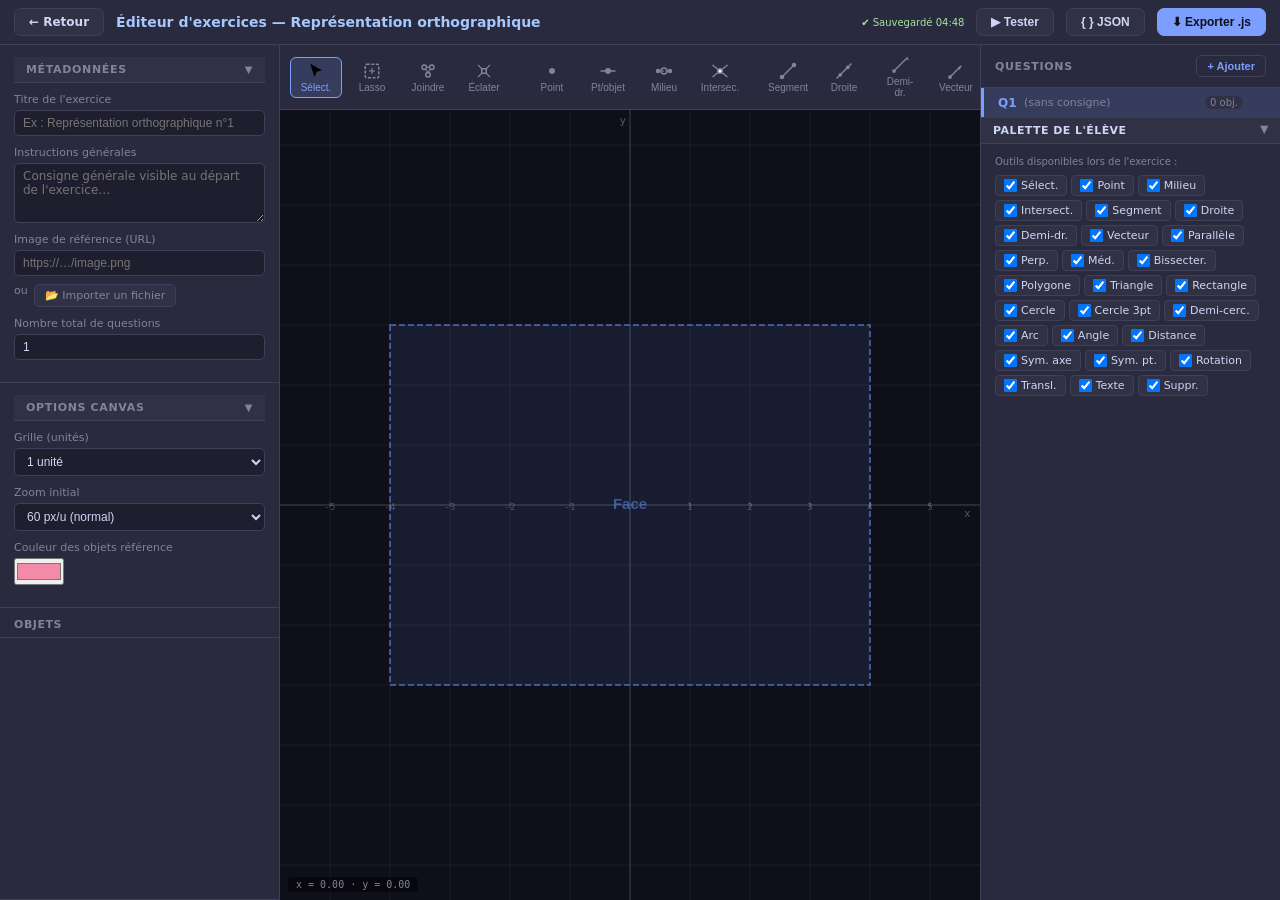
==== commit 95b760ff: "Éditeur : outil rotation avec modes angle/3pts identique à index.html" ====
--- a/editeur-exercice.html
+++ b/editeur-exercice.html
@@ -848,6 +848,25 @@
         <svg viewBox="0 0 24 24" fill="none" stroke="currentColor" stroke-width="2"><rect x="3" y="3" width="18" height="18" rx="2"/><path d="M9 3v4H3M15 3v4h6M9 21v-4H3M15 21v-4h6"/></svg>
         Ajuster
       </button>
+
+      <!-- Rotate options (visible uniquement quand l'outil Rotation est actif) -->
+      <div id="rotate-options" style="display:none;align-items:center;gap:8px;font-size:11px;border-left:1px solid var(--border);padding-left:8px;margin-left:4px">
+        <div style="display:flex;border:1px solid var(--border);border-radius:4px;overflow:hidden">
+          <button id="rotate-mode-angle" class="rotate-mode-btn active"
+            style="padding:2px 7px;background:var(--accent,#89b4fa);color:#1e1e2e;border:none;cursor:pointer;font-size:10px">Par angle</button>
+          <button id="rotate-mode-3pts" class="rotate-mode-btn"
+            style="padding:2px 7px;background:transparent;color:var(--text,#cdd6f4);border:none;cursor:pointer;font-size:10px">3 points</button>
+        </div>
+        <div id="rotate-angle-controls" style="display:flex;align-items:center;gap:5px">
+          <label style="display:flex;align-items:center;gap:3px">
+            Angle : <input type="number" id="rotate-angle" value="45" step="1" min="-360" max="360"
+              style="width:50px;padding:1px 4px;background:var(--surface2);border:1px solid var(--border);color:var(--text);border-radius:4px;font-size:11px"> °
+          </label>
+          <label style="display:flex;align-items:center;gap:3px;cursor:pointer">
+            <input type="checkbox" id="rotate-ccw"> ↺
+          </label>
+        </div>
+      </div>
 
       <div style="flex:1"></div>
 
@@ -890,6 +909,8 @@
       <button id="input-dialog-ok"></button>
       <button id="input-dialog-cancel"></button>
     </div>
+    <!-- Snap toggle for geometry.js snap logic (editor uses ed-btn-snap, but geometry.js reads btn-snap) -->
+    <button id="btn-snap" style="display:none" class="active"></button>
   </div>
 
   <!-- ── RIGHT: Questions ── -->
@@ -1023,6 +1044,18 @@
 <script>
 'use strict';
 
+// Override setStatus to use the canvas-hint overlay in the editor (status-message is hidden)
+(function() {
+  const _origSetStatus = window.setStatus || function(){};
+  window.setStatus = function(msg) {
+    _origSetStatus(msg);
+    const hint = document.getElementById('canvas-hint');
+    if (!hint) return;
+    if (msg) { hint.textContent = msg; hint.classList.add('visible'); }
+    else      { hint.classList.remove('visible'); }
+  };
+})();
+
 // ══════════════════════════════════════════════════════
 // EXERCISE DATA MODEL
 // ══════════════════════════════════════════════════════
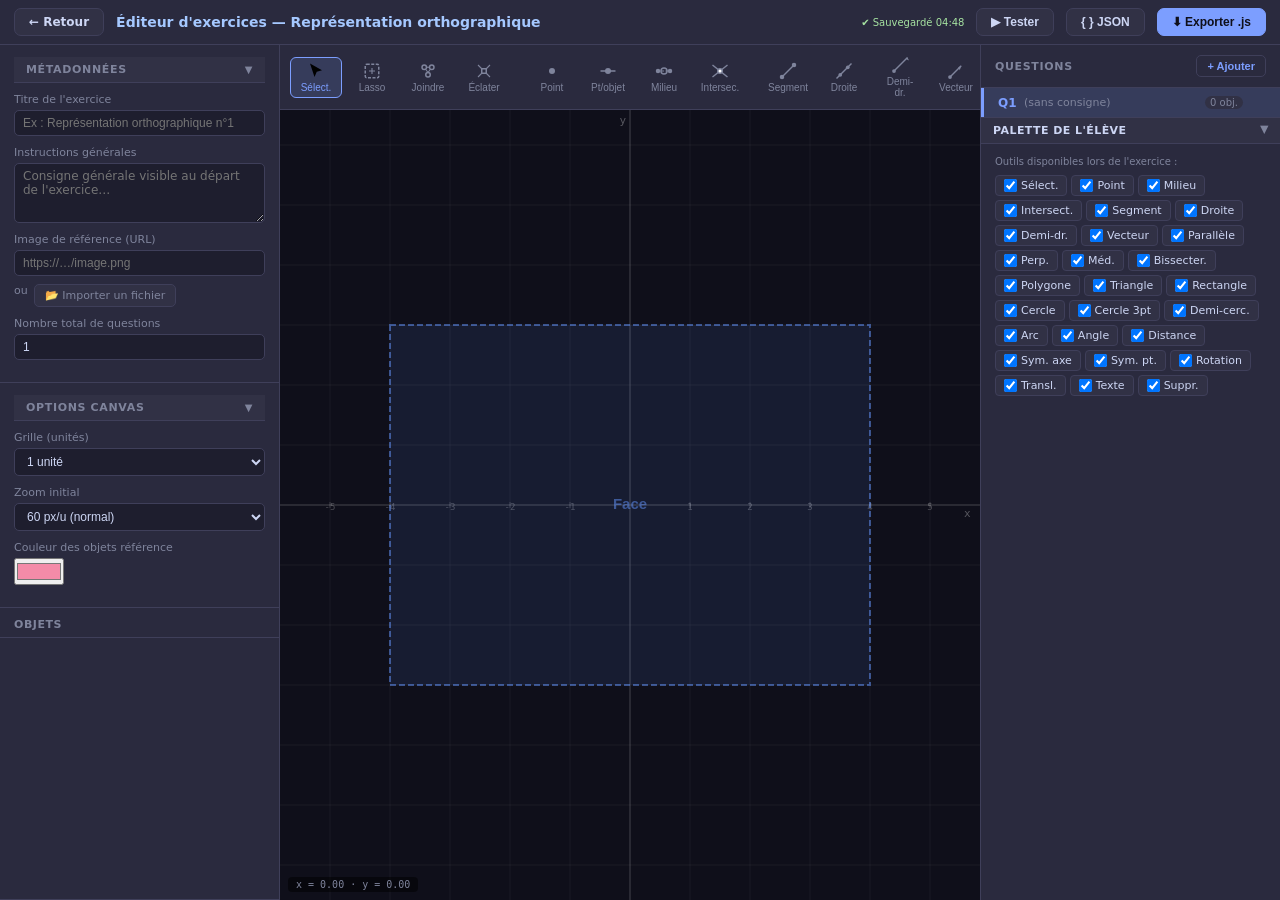
==== commit 0a77ed20: "Éditeur : barre contextuelle rotation dédiée (sous toolbar), visible et complète" ====
--- a/editeur-exercice.html
+++ b/editeur-exercice.html
@@ -849,30 +849,33 @@
         Ajuster
       </button>
 
-      <!-- Rotate options (visible uniquement quand l'outil Rotation est actif) -->
-      <div id="rotate-options" style="display:none;align-items:center;gap:8px;font-size:11px;border-left:1px solid var(--border);padding-left:8px;margin-left:4px">
-        <div style="display:flex;border:1px solid var(--border);border-radius:4px;overflow:hidden">
-          <button id="rotate-mode-angle" class="rotate-mode-btn active"
-            style="padding:2px 7px;background:var(--accent,#89b4fa);color:#1e1e2e;border:none;cursor:pointer;font-size:10px">Par angle</button>
-          <button id="rotate-mode-3pts" class="rotate-mode-btn"
-            style="padding:2px 7px;background:transparent;color:var(--text,#cdd6f4);border:none;cursor:pointer;font-size:10px">3 points</button>
-        </div>
-        <div id="rotate-angle-controls" style="display:flex;align-items:center;gap:5px">
-          <label style="display:flex;align-items:center;gap:3px">
-            Angle : <input type="number" id="rotate-angle" value="45" step="1" min="-360" max="360"
-              style="width:50px;padding:1px 4px;background:var(--surface2);border:1px solid var(--border);color:var(--text);border-radius:4px;font-size:11px"> °
-          </label>
-          <label style="display:flex;align-items:center;gap:3px;cursor:pointer">
-            <input type="checkbox" id="rotate-ccw"> ↺
-          </label>
-        </div>
-      </div>
-
       <div style="flex:1"></div>
 
       <span id="canvas-q-label" style="font-size:11px;color:var(--accent);font-weight:700;padding:0 8px">
         Q1
       </span>
+    </div>
+
+    <!-- Barre contextuelle Rotation (visible uniquement quand l'outil Rotation est actif) -->
+    <div id="rotate-options" style="display:none;align-items:center;gap:10px;padding:5px 12px;background:var(--surface);border-bottom:1px solid var(--border);font-size:12px;flex-shrink:0">
+      <span style="color:var(--accent);font-weight:600;font-size:11px">⟳ Rotation :</span>
+      <div style="display:flex;border:1px solid var(--border);border-radius:4px;overflow:hidden">
+        <button id="rotate-mode-angle" class="rotate-mode-btn active"
+          style="padding:3px 10px;background:var(--accent,#89b4fa);color:#1e1e2e;border:none;cursor:pointer;font-size:11px;font-weight:600">Par angle</button>
+        <button id="rotate-mode-3pts" class="rotate-mode-btn"
+          style="padding:3px 10px;background:transparent;color:var(--text,#cdd6f4);border:none;cursor:pointer;font-size:11px">3 points</button>
+      </div>
+      <div id="rotate-angle-controls" style="display:flex;align-items:center;gap:6px">
+        <label style="display:flex;align-items:center;gap:4px;color:var(--text)">
+          Angle :
+          <input type="number" id="rotate-angle" value="45" step="1" min="-360" max="360"
+            style="width:54px;padding:2px 5px;background:var(--surface2);border:1px solid var(--border);color:var(--text);border-radius:4px;font-size:12px">
+          °
+        </label>
+        <label style="display:flex;align-items:center;gap:4px;cursor:pointer;color:var(--text)">
+          <input type="checkbox" id="rotate-ccw"> ↺ sens inverse
+        </label>
+      </div>
     </div>
 
     <div id="canvas-container">
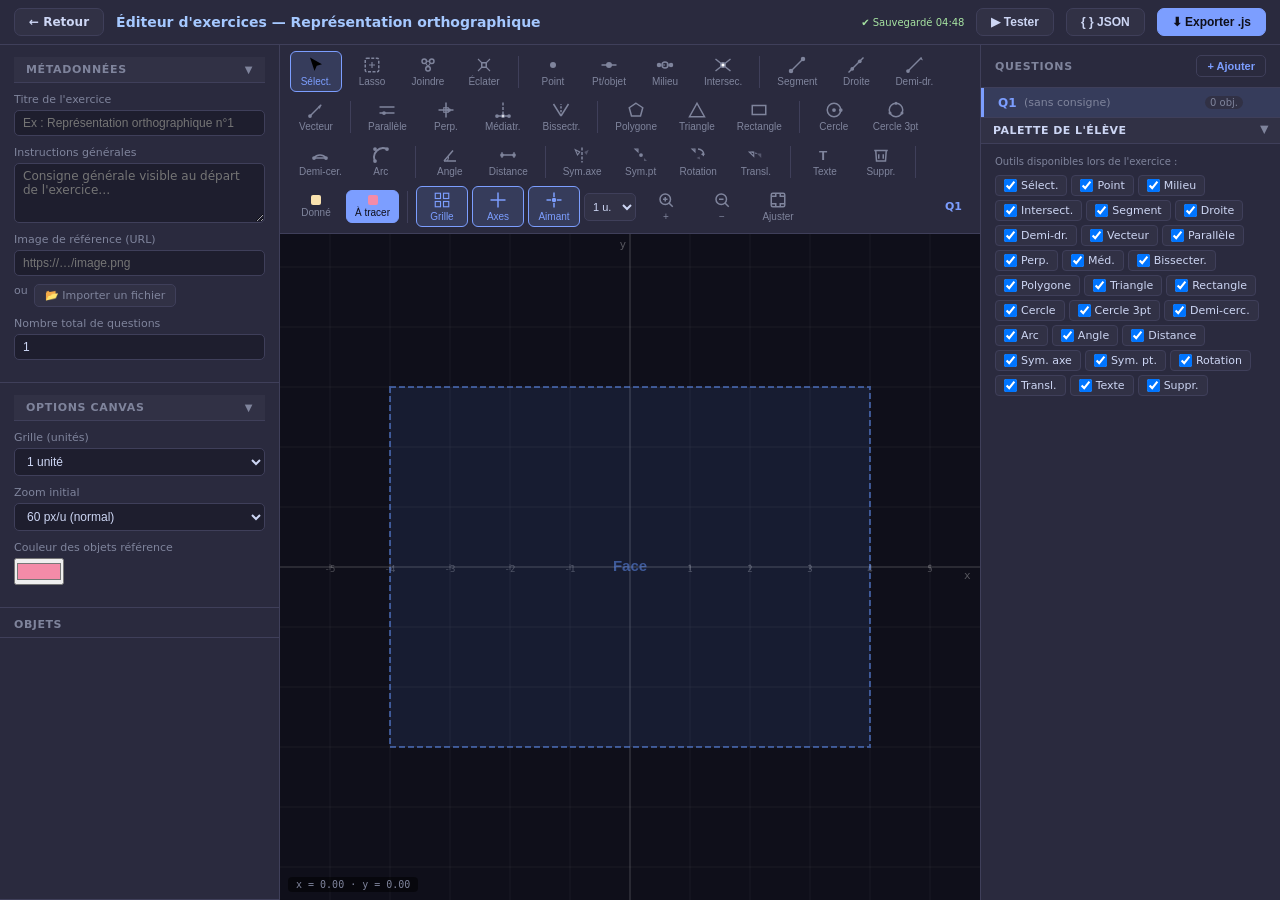
==== commit ff65cbb3: "Éditeur : rotate-options en 2e ligne de la toolbar (flex-wrap), toujours visible" ====
--- a/editeur-exercice.html
+++ b/editeur-exercice.html
@@ -183,8 +183,18 @@
       border-bottom: 1px solid var(--border);
       flex-shrink: 0;
       overflow-x: auto;
-      flex-wrap: nowrap;
+      flex-wrap: wrap;
       scrollbar-width: thin;
+    }
+    #rotate-options {
+      display: none;
+      align-items: center;
+      gap: 10px;
+      padding: 4px 4px 6px;
+      font-size: 12px;
+      flex-basis: 100%;
+      border-top: 1px solid var(--border);
+      margin-top: 2px;
     }
     .ctool-btn.role-active {
       background: var(--highlight);
@@ -854,27 +864,27 @@
       <span id="canvas-q-label" style="font-size:11px;color:var(--accent);font-weight:700;padding:0 8px">
         Q1
       </span>
-    </div>
-
-    <!-- Barre contextuelle Rotation (visible uniquement quand l'outil Rotation est actif) -->
-    <div id="rotate-options" style="display:none;align-items:center;gap:10px;padding:5px 12px;background:var(--surface);border-bottom:1px solid var(--border);font-size:12px;flex-shrink:0">
-      <span style="color:var(--accent);font-weight:600;font-size:11px">⟳ Rotation :</span>
-      <div style="display:flex;border:1px solid var(--border);border-radius:4px;overflow:hidden">
-        <button id="rotate-mode-angle" class="rotate-mode-btn active"
-          style="padding:3px 10px;background:var(--accent,#89b4fa);color:#1e1e2e;border:none;cursor:pointer;font-size:11px;font-weight:600">Par angle</button>
-        <button id="rotate-mode-3pts" class="rotate-mode-btn"
-          style="padding:3px 10px;background:transparent;color:var(--text,#cdd6f4);border:none;cursor:pointer;font-size:11px">3 points</button>
-      </div>
-      <div id="rotate-angle-controls" style="display:flex;align-items:center;gap:6px">
-        <label style="display:flex;align-items:center;gap:4px;color:var(--text)">
-          Angle :
-          <input type="number" id="rotate-angle" value="45" step="1" min="-360" max="360"
-            style="width:54px;padding:2px 5px;background:var(--surface2);border:1px solid var(--border);color:var(--text);border-radius:4px;font-size:12px">
-          °
-        </label>
-        <label style="display:flex;align-items:center;gap:4px;cursor:pointer;color:var(--text)">
-          <input type="checkbox" id="rotate-ccw"> ↺ sens inverse
-        </label>
+
+      <!-- Barre contextuelle Rotation — s'affiche en 2e ligne de la toolbar -->
+      <div id="rotate-options">
+        <span style="color:var(--accent);font-weight:600;font-size:11px">⟳ Rotation :</span>
+        <div style="display:flex;border:1px solid var(--border);border-radius:4px;overflow:hidden">
+          <button id="rotate-mode-angle" class="rotate-mode-btn active"
+            style="padding:3px 10px;background:var(--accent,#89b4fa);color:#1e1e2e;border:none;cursor:pointer;font-size:11px;font-weight:600">Par angle</button>
+          <button id="rotate-mode-3pts" class="rotate-mode-btn"
+            style="padding:3px 10px;background:transparent;color:var(--text,#cdd6f4);border:none;cursor:pointer;font-size:11px">3 points</button>
+        </div>
+        <div id="rotate-angle-controls" style="display:flex;align-items:center;gap:6px">
+          <label style="display:flex;align-items:center;gap:4px">
+            Angle :
+            <input type="number" id="rotate-angle" value="45" step="1" min="-360" max="360"
+              style="width:54px;padding:2px 5px;background:var(--surface2);border:1px solid var(--border);color:var(--text);border-radius:4px;font-size:12px">
+            °
+          </label>
+          <label style="display:flex;align-items:center;gap:4px;cursor:pointer">
+            <input type="checkbox" id="rotate-ccw"> ↺ sens inverse
+          </label>
+        </div>
       </div>
     </div>
 
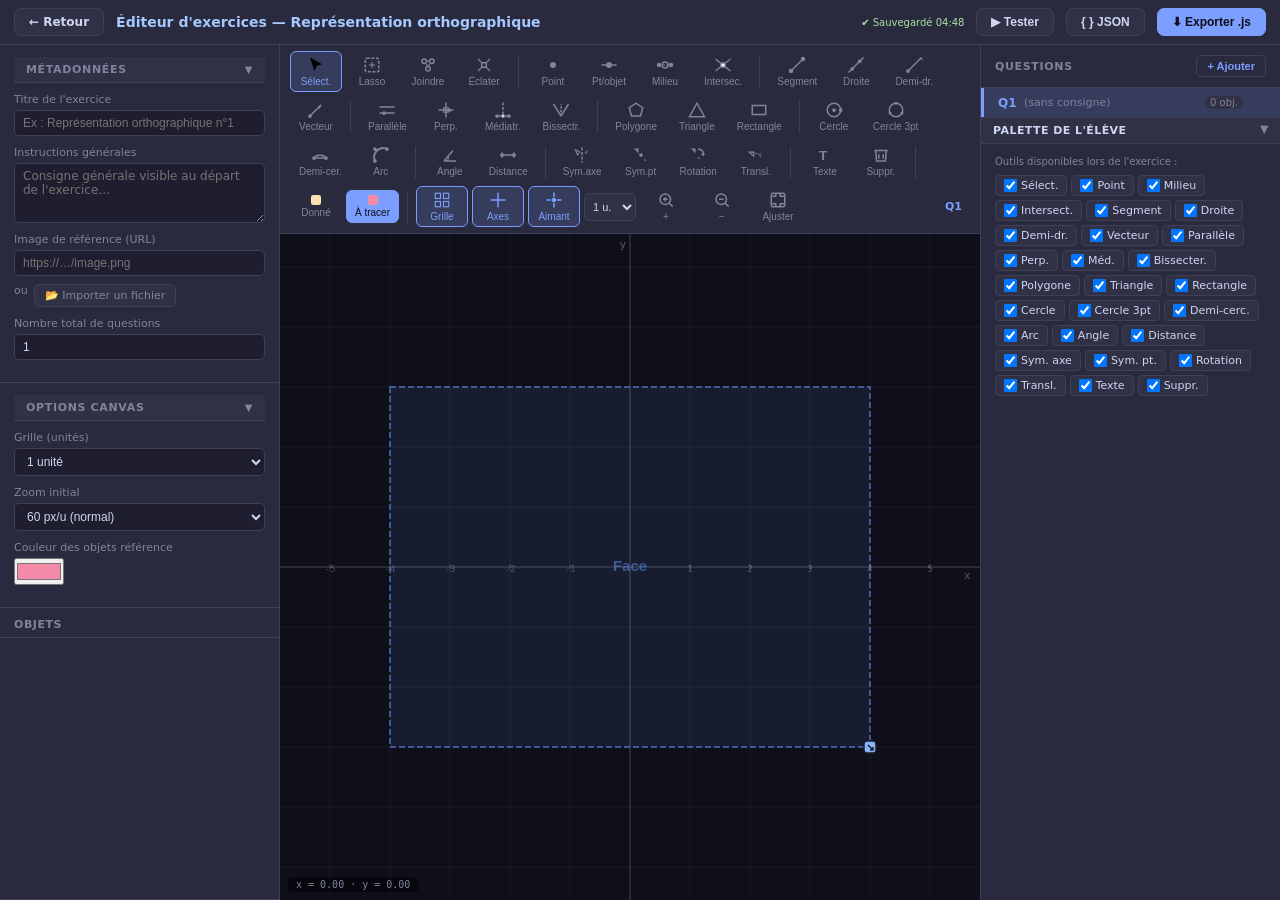
==== commit 6b82c23b: "Zones DnD : poignée de redimensionnement bas-droite sur le canvas Co-Authored-By: Claude <noreply@an" ====
--- a/editeur-exercice.html
+++ b/editeur-exercice.html
@@ -1347,7 +1347,8 @@
     pointsPerCorrect: 1,
     geoState: [],
     roleMap: {},
-    figureGroups: []
+    figureGroups: [],
+    zoneCustomSizes: {}
   };
   exerciseData.questions.push(q);
   selectQuestion(q.id);
@@ -1383,6 +1384,7 @@
     // Show zones on canvas if active
     if (q.activeZones && q.activeZones.size > 0) {
       geoApp.defineZones([...q.activeZones], 8, 6, 0.5);
+      geoApp.applyZoneOverrides(q.zoneCustomSizes);
     } else {
       geoApp.hideZones();
     }
@@ -1507,7 +1509,7 @@
       if (this.checked) q.activeZones.add(this.value);
       else q.activeZones.delete(this.value);
       // Update canvas zones immediately
-      if (q.activeZones.size > 0) geoApp.defineZones([...q.activeZones], 8, 6, 0.5);
+      if (q.activeZones.size > 0) { geoApp.defineZones([...q.activeZones], 8, 6, 0.5); geoApp.applyZoneOverrides(q.zoneCustomSizes); }
       else geoApp.hideZones();
     });
   });
@@ -1569,6 +1571,7 @@
     wireFigureGroupDelBtns(q);
     wireFigureGroupAlignControls(q);
     geoApp.defineZones(activeZoneIds, 8, 6, 0.5);
+    geoApp.applyZoneOverrides(q.zoneCustomSizes);
     syncFigureGroupsToCanvas(q);
   });
 
@@ -1630,6 +1633,12 @@
     inp.addEventListener('input', function() {
       const fg = (q.figureGroups || []).find(g => g.id === this.dataset.fgid);
       if (fg) { fg.rotationStep = parseInt(this.value) || 90; scheduleSave(); syncFigureGroupsToCanvas(q); }
+    });
+  });
+  document.querySelectorAll('.fg-start-angle').forEach(inp => {
+    inp.addEventListener('input', function() {
+      const fg = (q.figureGroups || []).find(g => g.id === this.dataset.fgid);
+      if (fg) { fg.startAngle = parseFloat(this.value) || 0; scheduleSave(); }
     });
   });
   document.querySelectorAll('.fg-align-ref').forEach(sel => {
@@ -1684,6 +1693,9 @@
         <label style="color:var(--text-muted);display:flex;align-items:center;gap:4px">Rotation (°) :
           <input type="number" class="fg-rotation-step" data-fgid="${fg.id}" value="${fg.rotationStep != null ? fg.rotationStep : 90}" min="1" max="180" step="1" style="width:48px;font-size:10px;background:var(--surface2);border:1px solid var(--border);color:var(--text);border-radius:3px;padding:1px 3px">
         </label>
+        <label style="color:var(--text-muted);display:flex;align-items:center;gap:4px" title="Angle de départ appliqué à la figure dans la palette (force l'élève à tourner la figure)">Départ (°) :
+          <input type="number" class="fg-start-angle" data-fgid="${fg.id}" value="${fg.startAngle != null ? fg.startAngle : 0}" min="-360" max="360" step="1" style="width:48px;font-size:10px;background:var(--surface2);border:1px solid var(--border);color:var(--text);border-radius:3px;padding:1px 3px">
+        </label>
         <span style="color:var(--text-muted)">Alignement :</span>
         <select class="fg-align-axis" data-fgid="${fg.id}" style="font-size:10px;background:var(--surface2);border:1px solid var(--border);color:var(--text);border-radius:3px;padding:1px 3px">
           <option value="" ${axisNone}>Aucun</option>
@@ -1829,6 +1841,14 @@
 }
 
 // Sync panneau droite quand un objet est supprimé depuis le canvas
+geoApp.onZoneResized(function(zoneId, x1, y1, x2, y2) {
+  const q = currentQuestion();
+  if (!q) return;
+  if (!q.zoneCustomSizes) q.zoneCustomSizes = {};
+  q.zoneCustomSizes[zoneId] = { x1, y1, x2, y2 };
+  scheduleSave();
+});
+
 geoApp.onPivotMoved(function(groupId, newX, newY) {
   const q = currentQuestion();
   if (!q) return;
@@ -1942,8 +1962,10 @@
         startX: fg.startX, startY: fg.startY,
         alignConstraint: fg.alignConstraint || null,
         mobile: fg.mobile !== false,
-        rotationStep: fg.rotationStep != null ? fg.rotationStep : 90
+        rotationStep: fg.rotationStep != null ? fg.rotationStep : 90,
+        startAngle: fg.startAngle || 0
       })),
+      zoneCustomSizes: q.zoneCustomSizes || {},
       // Complete scene state: all objects + their roles embedded
       geoState: annotatedGeoState,
       givenIds: [...givenIds],
@@ -2144,16 +2166,24 @@
     geoApp.clearFigureGroups();
     if (q.activeZones && q.activeZones.length > 0) {
       geoApp.defineZones(q.activeZones, 8, 6, 0.5);
+      if (q.zoneCustomSizes) geoApp.applyZoneOverrides(q.zoneCustomSizes);
     } else {
       geoApp.hideZones();
     }
 
     // Figures déplaçables
+    var hasMobileFg = q.figureGroups && q.figureGroups.some(function(fg){ return fg.mobile !== false; });
+    var rotHint = document.getElementById('ex-rotation-hint');
+    if (rotHint) rotHint.style.display = hasMobileFg ? 'block' : 'none';
     if (q.figureGroups && q.figureGroups.length > 0) {
       q.figureGroups.forEach(function(fg) {
-        geoApp.defineFigureGroup(fg.id, fg.label, fg.objectIds, fg.pivotLabel, fg.targetZoneId, fg.targetX, fg.targetY, fg.tolerance, fg.startX, fg.startY, fg.alignConstraint, fg.mobile);
+        geoApp.defineFigureGroup(fg.id, fg.label, fg.objectIds, fg.pivotLabel, fg.targetZoneId, fg.targetX, fg.targetY, fg.tolerance, fg.startX, fg.startY, fg.alignConstraint, fg.mobile, fg.rotationStep);
       });
       geoApp.resetAllGroupsToStart();
+      // Apply start angle (pre-rotated state to force student to rotate)
+      q.figureGroups.forEach(function(fg) {
+        if (fg.startAngle) geoApp.rotateFigureGroupByAngle(fg.id, fg.startAngle);
+      });
       geoApp.onGroupMoved(function(groupId, zoneId, x, y) {
         scheduleValidate();
       });
@@ -2417,7 +2447,8 @@
       pointsPerCorrect: q.pointsPerCorrect ?? 1,
       geoState: q.geoState || [],
       roleMap: q.roleMap || {},
-      figureGroups: q.figureGroups || []
+      figureGroups: q.figureGroups || [],
+      zoneCustomSizes: q.zoneCustomSizes || {}
     })),
     currentQuestionId,
     nextObjId
@@ -2454,7 +2485,8 @@
     pointsPerCorrect: q.pointsPerCorrect ?? 1,
     geoState: q.geoState || [],
     roleMap: q.roleMap || {},
-    figureGroups: q.figureGroups || []
+    figureGroups: q.figureGroups || [],
+    zoneCustomSizes: q.zoneCustomSizes || {}
   }));
 
   questionCounter = exerciseData.questions.length;
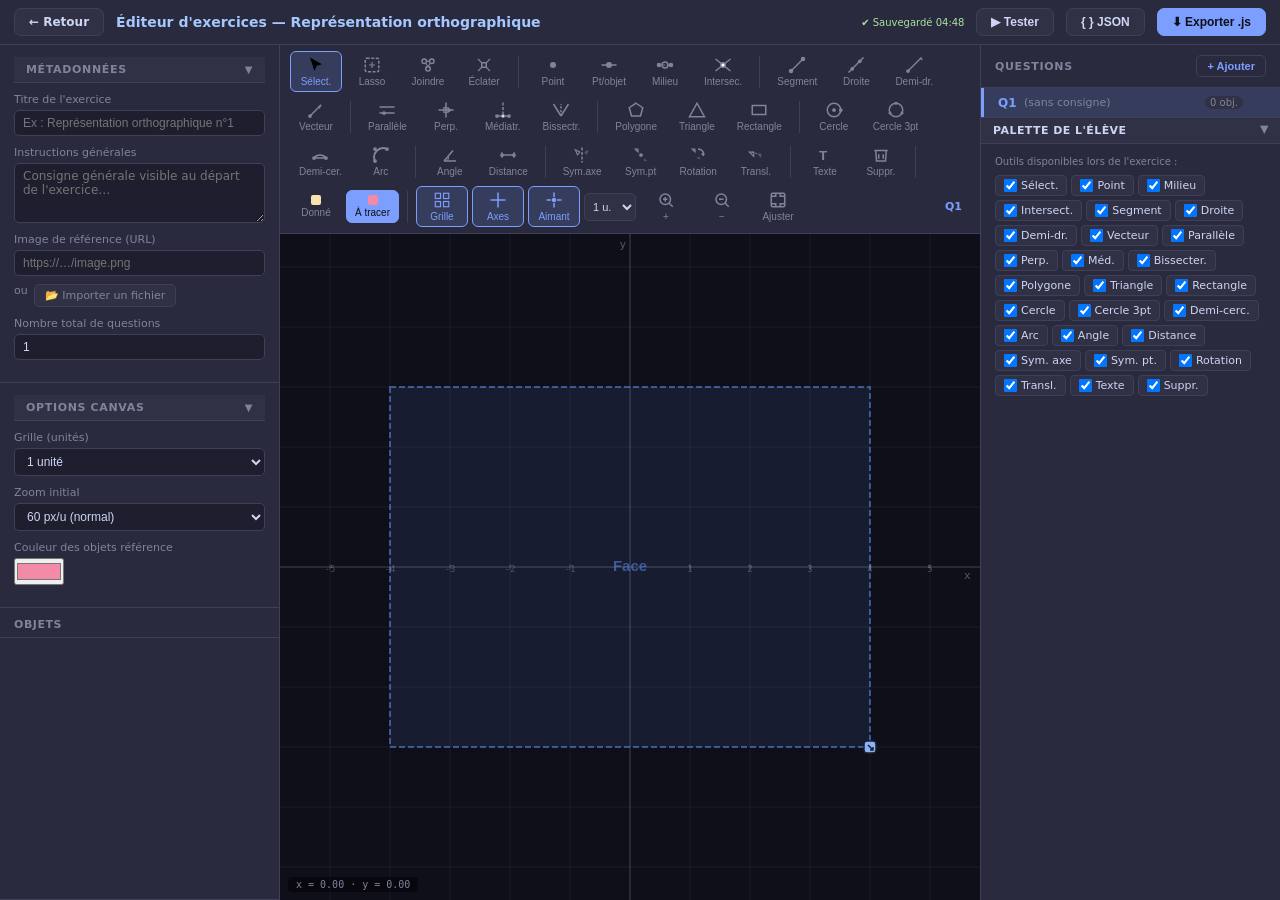
==== commit dc0ad6b9: "Coordonnées éditables dans le panneau droit (index + éditeur) pour tous types d'objets Co-Authored-B" ====
--- a/editeur-exercice.html
+++ b/editeur-exercice.html
@@ -963,6 +963,7 @@
       <div class="collapsible-body" id="props-body" style="max-height:400px">
       <div id="obj-props-body-wrap">
       <div id="obj-props-body">
+        <div id="op-coords" style="display:none;border-bottom:1px solid var(--border);padding-bottom:6px;margin-bottom:4px"></div>
         <div class="form-row">
           <label>Nom</label>
           <input type="text" id="op-label" style="width:90px">
@@ -1257,9 +1258,48 @@
 // ── Object properties panel ───────────────────────
 let _selectedObjId = null;
 
+function buildCoordPts(obj) {
+  const pts = [];
+  if (obj.x != null) {
+    pts.push({ label: '', xId: 'op-px', yId: 'op-py', ptObj: obj });
+  } else {
+    const p1 = obj.p1id ? state.objects.find(o => o.id === obj.p1id) : null;
+    const p2 = obj.p2id ? state.objects.find(o => o.id === obj.p2id) : null;
+    const ctr = obj.centerId ? state.objects.find(o => o.id === obj.centerId) : null;
+    if (p1 && p1.x != null) pts.push({ label: p1.label, xId: 'op-pp1x', yId: 'op-pp1y', ptObj: p1 });
+    if (p2 && p2.x != null) pts.push({ label: p2.label, xId: 'op-pp2x', yId: 'op-pp2y', ptObj: p2 });
+    if (ctr && ctr.x != null) pts.push({ label: ctr.label, xId: 'op-pcx', yId: 'op-pcy', ptObj: ctr });
+  }
+  return pts;
+}
+
 function showObjProps(obj) {
   const panel = document.getElementById('obj-props-panel');
   panel.style.display = 'block';
+  // Coordinates section
+  const coordDiv = document.getElementById('op-coords');
+  const coordPts = buildCoordPts(obj);
+  if (coordPts.length > 0) {
+    coordDiv.style.display = '';
+    coordDiv.innerHTML = coordPts.map(({ label, xId, yId, ptObj }) => {
+      const ro = ptObj.type !== 'point' ? ' readonly' : '';
+      const dim = ptObj.type !== 'point' ? ' style="opacity:0.55"' : '';
+      return (label ? `<div class="form-row"${dim}><label style="font-weight:700">${label}</label></div>` : '') +
+        `<div class="form-row"${dim}><label>x</label><input type="number" id="${xId}" step="0.5" value="${ptObj.x.toFixed(4)}" style="width:75px"${ro}></div>` +
+        `<div class="form-row"${dim}><label>y</label><input type="number" id="${yId}" step="0.5" value="${ptObj.y.toFixed(4)}" style="width:75px"${ro}></div>`;
+    }).join('');
+    // Wire coordinate inputs
+    coordPts.forEach(({ xId, yId, ptObj }) => {
+      if (ptObj.type !== 'point') return;
+      const ex = coordDiv.querySelector('#' + xId);
+      const ey = coordDiv.querySelector('#' + yId);
+      if (ex) ex.addEventListener('input', e => { ptObj.x = parseFloat(e.target.value) || 0; evalAll(); render(); });
+      if (ey) ey.addEventListener('input', e => { ptObj.y = parseFloat(e.target.value) || 0; evalAll(); render(); });
+    });
+  } else {
+    coordDiv.style.display = 'none';
+    coordDiv.innerHTML = '';
+  }
   const role = getRole(obj.id);
   document.getElementById('op-label').value = obj.label || '';
   document.getElementById('op-color').value = (obj.color && obj.color[0] === '#') ? obj.color : '#f38ba8';
@@ -1305,7 +1345,18 @@
     if (_selectedObjId !== obj.id) {
       _selectedObjId = obj.id;
       showObjProps(obj);
-      syncRefObjPanel(); // highlight in list
+      syncRefObjPanel();
+    } else {
+      // Update coordinate inputs live (object may have been dragged)
+      const coordDiv = document.getElementById('op-coords');
+      if (coordDiv && coordDiv.style.display !== 'none') {
+        buildCoordPts(obj).forEach(({ xId, yId, ptObj }) => {
+          const ex = coordDiv.querySelector('#' + xId);
+          const ey = coordDiv.querySelector('#' + yId);
+          if (ex && document.activeElement !== ex) ex.value = ptObj.x.toFixed(4);
+          if (ey && document.activeElement !== ey) ey.value = ptObj.y.toFixed(4);
+        });
+      }
     }
   } else if (_selectedObjId !== null) {
     _selectedObjId = null; hideObjProps();
